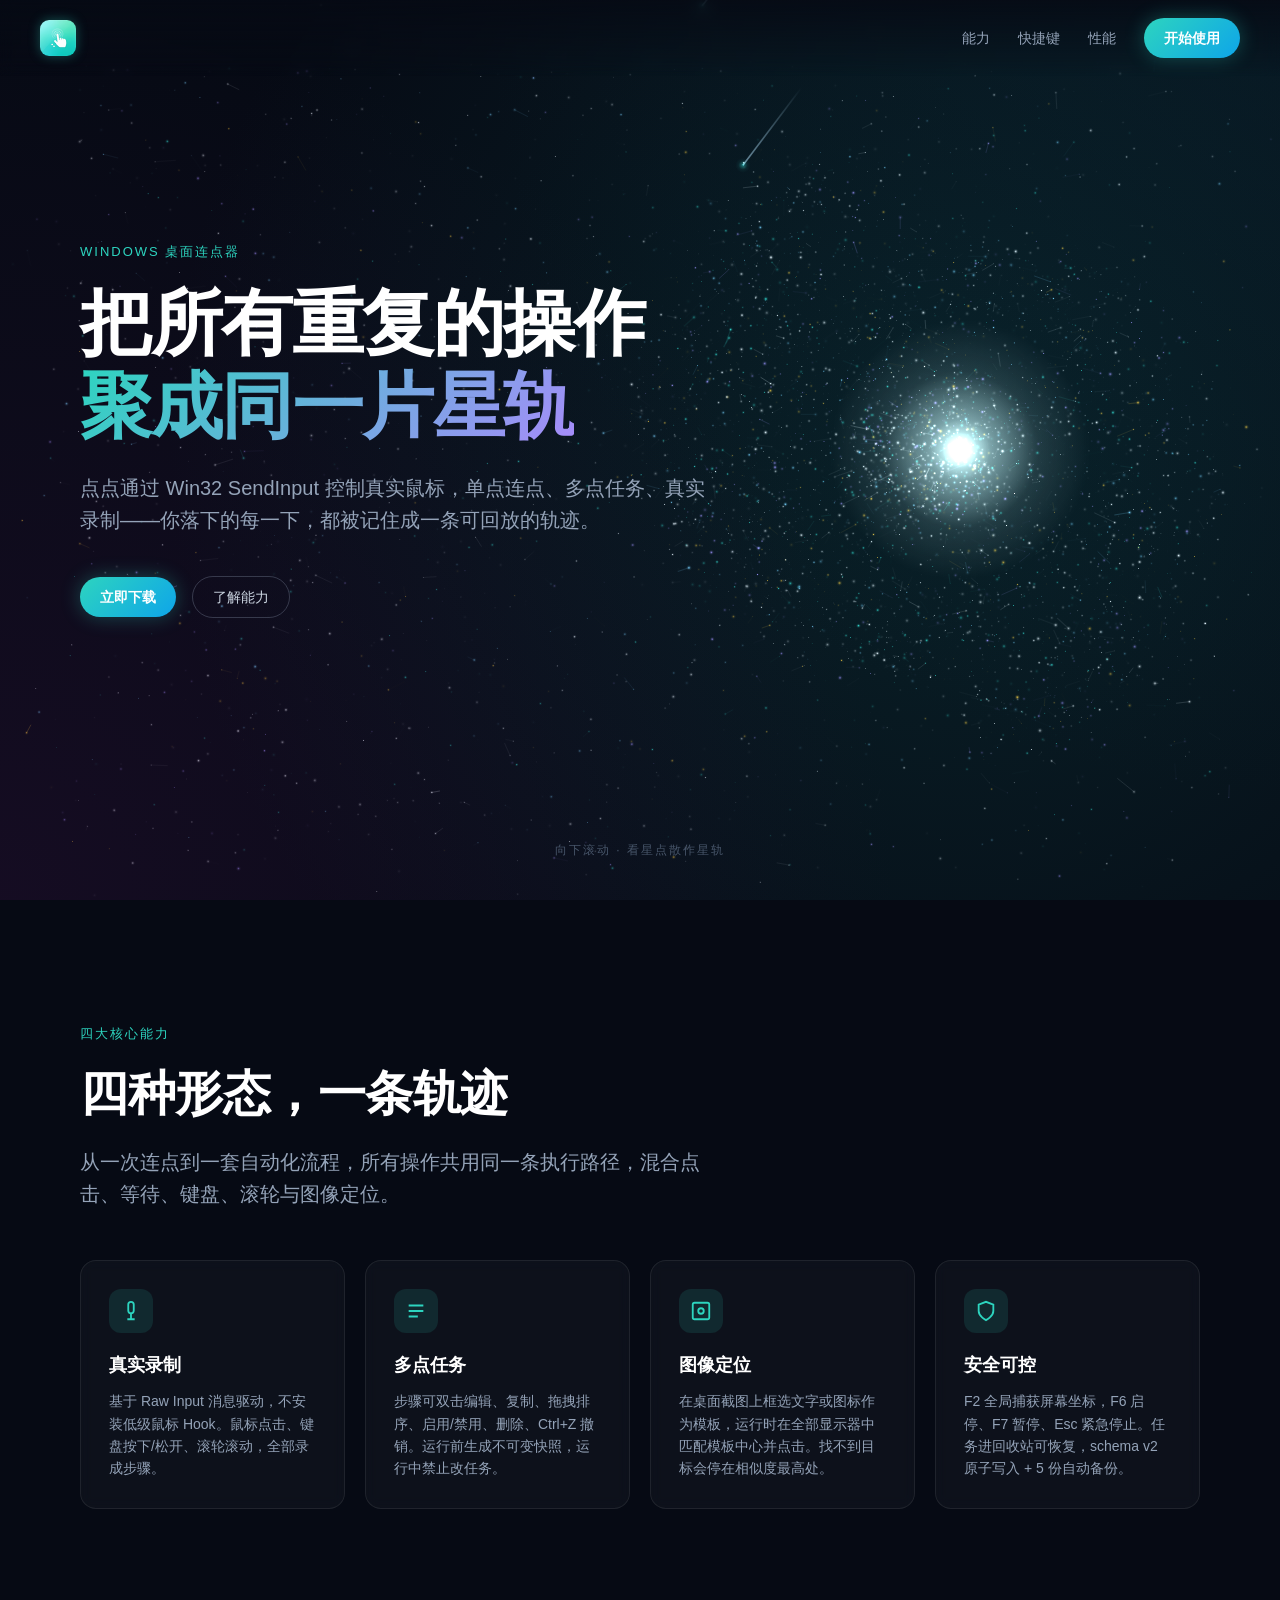
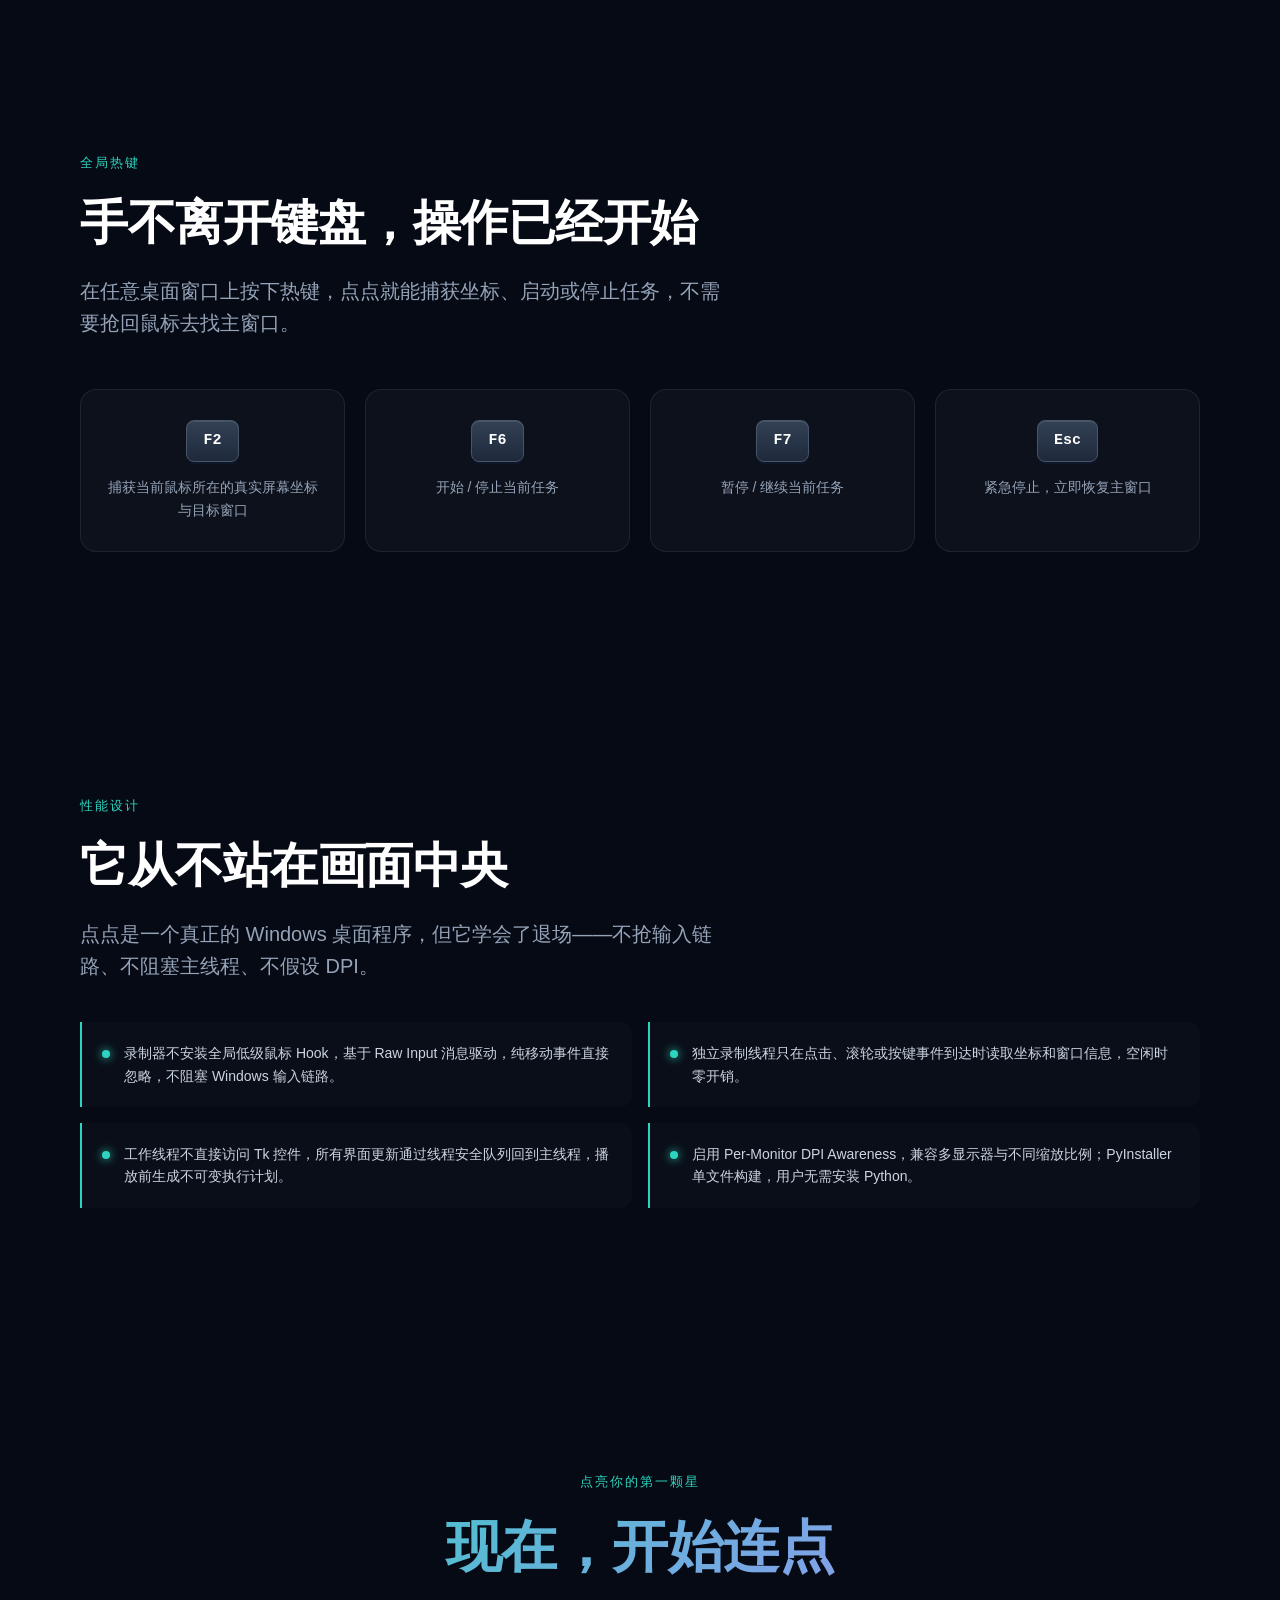
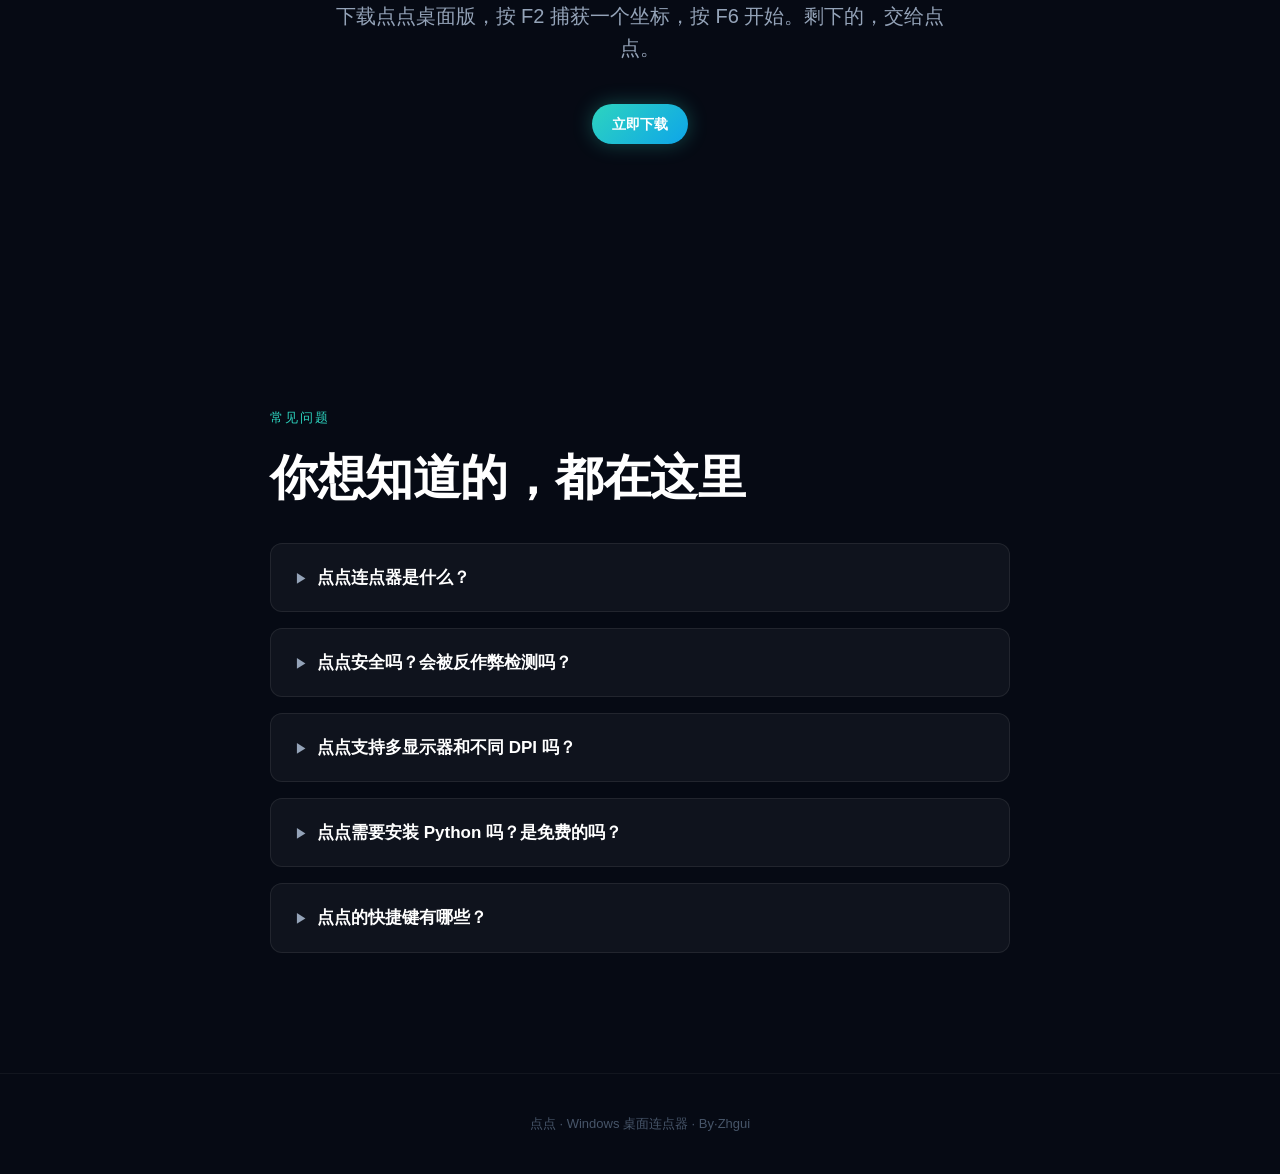
==== deploy/index.html @ 8865a583 "chore: 官网页面精简改版并新增 SEO 站点文件" ====
<!DOCTYPE html>
<html lang="zh-CN">
<head>
<meta charset="UTF-8">
<meta name="viewport" content="width=device-width, initial-scale=1.0">
<title>点点连点器 - Windows 免安装鼠标连点器 · 录制/多点/图像定位</title>

<meta name="description" content="点点是一款基于 Win32 SendInput 的 Windows 桌面连点器，支持单点/多点任务、真实鼠标录制（Raw Input）、键盘滚轮录制、图像模板匹配定位、F2 捕获坐标、F6 启停、Esc 紧急停止。轻量单文件 exe，无需安装 Python，个人使用完全免费。">
<meta name="keywords" content="连点器,自动点击,鼠标连点,Windows连点器,自动按键,鼠标录制,脚本工具,自动化工具,点点连点器,Diandian">
<meta name="author" content="Zhgui">
<meta name="robots" content="index, follow">
<meta name="language" content="zh-CN">
<meta name="revisit-after" content="7 days">
<meta name="theme-color" content="#0d9488">
<meta name="application-name" content="点点连点器">

<!-- Open Graph / Facebook -->
<meta property="og:type" content="website">
<meta property="og:url" content="https://dd.zhigui.icu/">
<meta property="og:title" content="点点 · Windows 桌面连点器">
<meta property="og:description" content="把所有重复的操作，聚成同一片星轨。基于 Win32 SendInput 的真实鼠标连点器，支持录制、多点任务、图像定位。">
<meta property="og:image" content="https://dd.zhigui.icu/assets/logo.png">
<meta property="og:image:alt" content="点点连点器图标">
<meta property="og:locale" content="zh_CN">
<meta property="og:site_name" content="点点连点器">

<!-- Twitter Card -->
<meta name="twitter:card" content="summary_large_image">
<meta name="twitter:title" content="点点 · Windows 桌面连点器">
<meta name="twitter:description" content="基于 Win32 SendInput 的真实鼠标连点器，支持录制、多点任务、图像定位。">
<meta name="twitter:image" content="https://dd.zhigui.icu/assets/logo.png">

<!-- Structured Data: SoftwareApplication -->
<script type="application/ld+json">
{
  "@context": "https://schema.org",
  "@type": "SoftwareApplication",
  "name": "点点连点器",
  "alternateName": "Diandian Auto Clicker",
  "operatingSystem": "Windows 10, Windows 11",
  "applicationCategory": "UtilitiesApplication",
  "description": "基于 Win32 SendInput 的 Windows 桌面鼠标连点器，支持单点/多点任务、真实鼠标录制（Raw Input）、键盘滚轮录制、图像模板匹配定位、F2 坐标捕获、F6 启停、Esc 紧急停止。",
  "author": {
    "@type": "Person",
    "name": "Zhgui"
  },
  "softwareVersion": "1.0",
  "fileSize": "<10MB",
  "operatingSystemRequirements": "Windows 10 及以上",
  "downloadUrl": "https://dd.zhigui.icu/Diandian.exe",
  "installUrl": "https://dd.zhigui.icu/Diandian.exe",
  "isAccessibleForFree": true,
  "dateModified": "2026-09-23",
  "offers": {
    "@type": "Offer",
    "price": "0",
    "priceCurrency": "CNY"
  },
  "featureList": [
    "真实鼠标录制（Raw Input，无低级 Hook）",
    "单点/多点任务混合编排",
    "键盘与滚轮事件录制",
    "图像模板匹配定位点击",
    "F2 全局捕获坐标，F6 启停，F7 暂停，Esc 紧急停止",
    "Per-Monitor DPI Aware，多显示器适配",
    "PyInstaller 单文件 exe，免安装 Python"
  ]
}
</script>

<!-- Structured Data: FAQ -->
<script type="application/ld+json">
{
  "@context": "https://schema.org",
  "@type": "FAQPage",
  "mainEntity": [
    {
      "@type": "Question",
      "name": "点点连点器是什么？",
      "acceptedAnswer": {
        "@type": "Answer",
        "text": "点点是一款基于 Win32 SendInput API 的 Windows 桌面鼠标连点器，通过真实系统输入接口模拟鼠标点击，支持单点、多点任务编排、鼠标录制、键盘滚轮录制和图像定位点击。"
      }
    },
    {
      "@type": "Question",
      "name": "点点连点器安全吗？会被检测吗？",
      "acceptedAnswer": {
        "@type": "Answer",
        "text": "点点采用 Raw Input 方式录制鼠标轨迹，不安装全局低级鼠标 Hook；运行时通过 SendInput 注入真实系统事件。任务数据仅保存在本地 %APPDATA%\\Diandian 目录，不上传任何信息。"
      }
    },
    {
      "@type": "Question",
      "name": "点点支持多显示器吗？",
      "acceptedAnswer": {
        "@type": "Answer",
        "text": "支持。点点启用了 Per-Monitor DPI Awareness，可在不同 DPI 缩放比例的多显示器间精确定位坐标，图像模板匹配会在所有显示器区域内搜索目标。"
      }
    },
    {
      "@type": "Question",
      "name": "点点需要安装 Python 吗？",
      "acceptedAnswer": {
        "@type": "Answer",
        "text": "不需要。通过 PyInstaller 构建为单文件 Diandian.exe，双击即可运行，目标机器无需安装 Python 或任何依赖。"
      }
    },
    {
      "@type": "Question",
      "name": "点点的快捷键是什么？",
      "acceptedAnswer": {
        "@type": "Answer",
        "text": "F2 捕获当前鼠标坐标，F6 开始/停止当前任务，F7 暂停/继续当前任务，Esc 紧急停止并恢复主窗口。所有快捷键在任意前台窗口均可生效。"
      }
    }
  ]
}
</script>

<!-- Structured Data: HowTo（GEO：AI 搜索可直接引用使用步骤） -->
<script type="application/ld+json">
{
  "@context": "https://schema.org",
  "@type": "HowTo",
  "name": "如何使用点点完成一次自动点击",
  "description": "三步用点点连点器完成一次桌面自动点击：下载打开、F2 捕获坐标、F6 启动。",
  "totalTime": "PT2M",
  "tool": [
    { "@type": "HowToTool", "name": "点点连点器（Diandian.exe）" }
  ],
  "step": [
    {
      "@type": "HowToStep",
      "position": 1,
      "name": "下载并打开",
      "text": "下载单文件 Diandian.exe，双击即可运行，无需安装 Python 或任何依赖。"
    },
    {
      "@type": "HowToStep",
      "position": 2,
      "name": "捕获坐标",
      "text": "把鼠标移到目标位置，按 F2 捕获真实屏幕坐标与目标窗口。"
    },
    {
      "@type": "HowToStep",
      "position": 3,
      "name": "设置并启动",
      "text": "设置点击间隔与次数，按 F6 开始；F7 暂停或继续，Esc 紧急停止。"
    }
  ]
}
</script>


<link rel="canonical" href="https://dd.zhigui.icu/">
<link rel="icon" href="data:image/svg+xml,%3Csvg xmlns='http://www.w3.org/2000/svg' viewBox='0 0 64 64'%3E<defs%3E%3ClinearGradient id='g' x1='0' y1='0' x2='1' y2='1'%3E%3Cstop offset='0' stop-color='%235eead4'/%3E%3Cstop offset='1' stop-color='%230d9488'/%3E%3C/linearGradient%3E%3C/defs%3E%3Crect width='64' height='64' rx='14' fill='url(%23g)'/%3E%3Ccircle cx='32' cy='26' r='4' fill='white'/%3E%3Ccircle cx='32' cy='26' r='7' fill='none' stroke='white' stroke-width='1' opacity='0.5'/%3E%3Ccircle cx='32' cy='26' r='10' fill='none' stroke='white' stroke-width='1' opacity='0.25'/%3E%3Cpath d='M31 32 L31 44 Q31 47 34 47 L44 47 Q47 47 47 44 L47 34 Q47 31 44 31 L37 31' fill='none' stroke='white' stroke-width='2.5' stroke-linecap='round'/%3E%3Ccircle cx='24' cy='48' r='2.5' fill='white'/%3E%3Ccircle cx='29' cy='53' r='2' fill='white' opacity='0.85'/%3E%3C/svg%3E">
<link rel="stylesheet" href="assets/index.css">
</head>
<body>

<canvas id="galaxy-canvas" aria-hidden="true"></canvas>

<nav>
  <div class="logo">
    <img src="assets/logo.png" alt="点点" class="logo-img">
  </div>
  <div class="nav-links">
    <a href="#features">能力</a>
    <a href="#keys">快捷键</a>
    <a href="#perf">性能</a>
    <a href="#cta" class="btn-primary">开始使用</a>
  </div>
</nav>

<!-- ===== Hero ===== -->
<section class="hero">
  <span class="eyebrow">Windows 桌面连点器</span>
  <h1>把所有重复的操作<br><span class="accent">聚成同一片星轨</span></h1>
  <p class="lead">点点通过 Win32 SendInput 控制真实鼠标，单点连点、多点任务、真实录制——你落下的每一下，都被记住成一条可回放的轨迹。</p>
  <div class="hero-cta">
    <a href="#cta" class="btn-primary">立即下载</a>
    <a href="#features" class="btn-ghost">了解能力</a>
  </div>
  <div class="scroll-hint">向下滚动 · 看星点散作星轨</div>
</section>

<!-- ===== 四大能力 ===== -->
<section id="features" class="reveal">
  <span class="eyebrow">四大核心能力</span>
  <h2>四种形态，一条轨迹</h2>
  <p class="lead">从一次连点到一套自动化流程，所有操作共用同一条执行路径，混合点击、等待、键盘、滚轮与图像定位。</p>

  <div class="grid-4">
    <div class="card">
      <div class="card-icon">
        <svg width="22" height="22" viewBox="0 0 24 24" fill="none" stroke="currentColor" stroke-width="2"><path d="M9 11.5a3 3 0 106 0V5a3 3 0 10-6 0v6.5z"/><path d="M12 14v7M8 21h8"/></svg>
      </div>
      <h3>真实录制</h3>
      <p>基于 Raw Input 消息驱动，不安装低级鼠标 Hook。鼠标点击、键盘按下/松开、滚轮滚动，全部录成步骤。</p>
    </div>
    <div class="card">
      <div class="card-icon">
        <svg width="22" height="22" viewBox="0 0 24 24" fill="none" stroke="currentColor" stroke-width="2"><path d="M4 6h16M4 12h16M4 18h10"/></svg>
      </div>
      <h3>多点任务</h3>
      <p>步骤可双击编辑、复制、拖拽排序、启用/禁用、删除、Ctrl+Z 撤销。运行前生成不可变快照，运行中禁止改任务。</p>
    </div>
    <div class="card">
      <div class="card-icon">
        <svg width="22" height="22" viewBox="0 0 24 24" fill="none" stroke="currentColor" stroke-width="2"><rect x="3" y="3" width="18" height="18" rx="2"/><circle cx="12" cy="12" r="3"/></svg>
      </div>
      <h3>图像定位</h3>
      <p>在桌面截图上框选文字或图标作为模板，运行时在全部显示器中匹配模板中心并点击。找不到目标会停在相似度最高处。</p>
    </div>
    <div class="card">
      <div class="card-icon">
        <svg width="22" height="22" viewBox="0 0 24 24" fill="none" stroke="currentColor" stroke-width="2"><path d="M12 22s8-4 8-10V5l-8-3-8 3v7c0 6 8 10 8 10z"/></svg>
      </div>
      <h3>安全可控</h3>
      <p>F2 全局捕获屏幕坐标，F6 启停、F7 暂停、Esc 紧急停止。任务进回收站可恢复，schema v2 原子写入 + 5 份自动备份。</p>
    </div>
  </div>
</section>

<!-- ===== 快捷键 ===== -->
<section id="keys" class="reveal">
  <span class="eyebrow">全局热键</span>
  <h2>手不离开键盘，操作已经开始</h2>
  <p class="lead">在任意桌面窗口上按下热键，点点就能捕获坐标、启动或停止任务，不需要抢回鼠标去找主窗口。</p>

  <div class="keys-row">
    <div class="key-item">
      <div class="key">F2</div>
      <div class="desc">捕获当前鼠标所在的真实屏幕坐标与目标窗口</div>
    </div>
    <div class="key-item">
      <div class="key">F6</div>
      <div class="desc">开始 / 停止当前任务</div>
    </div>
    <div class="key-item">
      <div class="key">F7</div>
      <div class="desc">暂停 / 继续当前任务</div>
    </div>
    <div class="key-item">
      <div class="key">Esc</div>
      <div class="desc">紧急停止，立即恢复主窗口</div>
    </div>
  </div>
</section>

<!-- ===== 性能 ===== -->
<section id="perf" class="reveal">
  <span class="eyebrow">性能设计</span>
  <h2>它从不站在画面中央</h2>
  <p class="lead">点点是一个真正的 Windows 桌面程序，但它学会了退场——不抢输入链路、不阻塞主线程、不假设 DPI。</p>

  <div class="perf-list">
    <div class="perf-item">
      <div class="dot"></div>
      <p>录制器不安装全局低级鼠标 Hook，基于 Raw Input 消息驱动，纯移动事件直接忽略，不阻塞 Windows 输入链路。</p>
    </div>
    <div class="perf-item">
      <div class="dot"></div>
      <p>独立录制线程只在点击、滚轮或按键事件到达时读取坐标和窗口信息，空闲时零开销。</p>
    </div>
    <div class="perf-item">
      <div class="dot"></div>
      <p>工作线程不直接访问 Tk 控件，所有界面更新通过线程安全队列回到主线程，播放前生成不可变执行计划。</p>
    </div>
    <div class="perf-item">
      <div class="dot"></div>
      <p>启用 Per-Monitor DPI Awareness，兼容多显示器与不同缩放比例；PyInstaller 单文件构建，用户无需安装 Python。</p>
    </div>
  </div>
</section>

<!-- ===== CTA ===== -->
<section id="cta" class="cta-section reveal">
  <span class="eyebrow">点亮你的第一颗星</span>
  <h2>现在，开始连点</h2>
  <p class="lead">下载点点桌面版，按 F2 捕获一个坐标，按 F6 开始。剩下的，交给点点。</p>
  <div class="hero-cta">
    <a href="https://www.baidu.com/" class="btn-primary" target="_blank" rel="noopener">立即下载</a>
  </div>
</section>


<!-- ===== FAQ（GEO/SEO：AI 搜索引擎易引用）===== -->
<section id="faq" class="faq-section reveal">
  <span class="eyebrow">常见问题</span>
  <h2>你想知道的，都在这里</h2>
  <div class="faq-list">

    <details class="faq-item">
      <summary><h3>点点连点器是什么？</h3></summary>
      <p>
        点点是一款基于 Win32 SendInput API 的 Windows 桌面鼠标连点器。它通过真实系统输入接口模拟鼠标点击，支持单点、多点任务编排、鼠标录制、键盘滚轮录制和图像定位点击。与低级 Hook 类工具不同，点点使用 Raw Input 录制，不安装全局钩子，安全可控。
      </p>
    </details>

    <details class="faq-item">
      <summary><h3>点点安全吗？会被反作弊检测吗？</h3></summary>
      <p>
        点点不安装全局低级鼠标 Hook，录制阶段使用 Raw Input 读取原始输入；运行时通过 SendInput 注入系统级真实事件。任务数据仅保存在本地 %APPDATA%\Diandian 目录，不上传任何信息。请在合规场景下使用。
      </p>
    </details>

    <details class="faq-item">
      <summary><h3>点点支持多显示器和不同 DPI 吗？</h3></summary>
      <p>
        支持。点点启用了 Per-Monitor DPI Awareness，可在不同 DPI 缩放比例的多显示器间精确定位坐标。图像模板匹配功能会在所有显示器区域内搜索目标图案并自动点击。
      </p>
    </details>

    <details class="faq-item">
      <summary><h3>点点需要安装 Python 吗？是免费的吗？</h3></summary>
      <p>
        不需要。点点通过 PyInstaller 构建为单文件 Diandian.exe，双击即可运行，目标机器无需安装 Python 或任何依赖。个人使用完全免费。
      </p>
    </details>

    <details class="faq-item">
      <summary><h3>点点的快捷键有哪些？</h3></summary>
      <p>
        F2 捕获当前鼠标坐标并记录目标窗口；F6 开始或停止当前任务；F7 暂停或继续当前任务；Esc 紧急停止并恢复主窗口。所有快捷键在任意前台窗口均可全局生效，无需切换到点点主界面。
      </p>
    </details>

  </div>
</section>

<footer>
  点点 · Windows 桌面连点器 · By·Zhgui
</footer>

<script src="assets/galaxy.js"></script>
<script src="assets/reveal.js"></script>
</body>
</html>
---- deploy/assets/index.css ----
/* ===== 点点落地页样式（index.html） ===== */

* { margin: 0; padding: 0; box-sizing: border-box; }
html { scroll-behavior: smooth; }

/* 仅隐藏滚动条外观，保留滚轮、触控、键盘与锚点滚动能力 */
html {
  scrollbar-width: none;      /* Firefox */
  -ms-overflow-style: none;   /* 旧版 Edge/IE */
}
html::-webkit-scrollbar {
  display: none;              /* Chromium / WebKit */
  width: 0;
  height: 0;
}
body {
  font-family: -apple-system, BlinkMacSystemFont, "PingFang SC", "Microsoft YaHei", "Segoe UI", sans-serif;
  background: #060a14;
  color: #e2e8f0;
  overflow-x: hidden;
  line-height: 1.6;
}
a:focus-visible, summary:focus-visible { outline: 2px solid #2dd4bf; outline-offset: 3px; }

/* ===== 星空背景：fixed 铺满全页，内容浮于其上 ===== */
#galaxy-canvas {
  position: fixed;
  /* 不用 inset 简写：老版 Safari 不支持 */
  top: 0;
  right: 0;
  bottom: 0;
  left: 0;
  /* 显式 CSS 尺寸：后备存储按 dpr 缩放时，显示尺寸始终贴住视口，
     否则画布按属性尺寸显示，缩放/dpr 变化会造成光标效果错位 */
  width: 100%;
  height: 100%;
  display: block;
  z-index: 0;
  pointer-events: none;
}

/* ===== 导航 ===== */
nav {
  position: fixed;
  top: 0; left: 0; right: 0;
  z-index: 100;
  display: flex;
  align-items: center;
  justify-content: space-between;
    padding: 18px 40px;
    background: linear-gradient(to bottom, rgba(6,10,20,0.85), transparent);
    -webkit-backdrop-filter: blur(8px);
    backdrop-filter: blur(8px);
  }
.logo {
  display: flex;
  align-items: center;
}
.logo-img {
  width: 36px;
  height: 36px;
  border-radius: 9px;
  object-fit: cover;
  box-shadow: 0 0 12px rgba(45, 212, 191, 0.35);
}
.nav-links { display: flex; gap: 28px; align-items: center; }
.nav-links a {
  color: #94a3b8;
  text-decoration: none;
  font-size: 14px;
  transition: color 0.2s;
}
.nav-links a:hover { color: #2dd4bf; }
.btn-primary {
  padding: 9px 20px;
  border-radius: 999px;
  background: linear-gradient(135deg, #2dd4bf, #0ea5e9);
  color: #fff !important;
  font-size: 14px;
  font-weight: 600;
  border: none;
  cursor: pointer;
  text-decoration: none;
  transition: transform 0.2s, box-shadow 0.2s;
  box-shadow: 0 0 20px rgba(45, 212, 191, 0.3);
}
.btn-primary:hover { transform: translateY(-1px); box-shadow: 0 0 30px rgba(45,212,191,0.5); }

/* ===== 通用 section ===== */
section {
  position: relative;
  z-index: 1;
  padding: 120px 40px;
  max-width: 1200px;
  margin: 0 auto;
}
.eyebrow {
  display: inline-block;
  font-size: 13px;
  letter-spacing: 2px;
  color: #2dd4bf;
  text-transform: uppercase;
  margin-bottom: 20px;
}
h1 {
  font-size: clamp(36px, 6vw, 72px);
  font-weight: 800;
  line-height: 1.15;
  color: #fff;
  letter-spacing: -0.02em;
}
h2 {
  font-size: clamp(28px, 4vw, 48px);
  font-weight: 700;
  line-height: 1.2;
  color: #fff;
  margin-bottom: 20px;
  letter-spacing: -0.01em;
}
.lead {
  font-size: clamp(16px, 1.8vw, 20px);
  color: #94a3b8;
  max-width: 640px;
  margin-top: 24px;
}

/* ===== Hero ===== */
.hero {
  min-height: 100vh;
  display: flex;
  flex-direction: column;
  justify-content: center;
  align-items: flex-start;
  padding-top: 80px;
}
.hero h1 .accent {
  background: linear-gradient(135deg, #2dd4bf, #a78bfa);
  -webkit-background-clip: text;
  background-clip: text;
  -webkit-text-fill-color: transparent;
}
.hero-cta {
  margin-top: 40px;
  display: flex;
  gap: 16px;
  align-items: center;
}
.btn-ghost {
  padding: 9px 20px;
  border-radius: 999px;
  border: 1px solid rgba(148,163,184,0.3);
  color: #cbd5e1;
  font-size: 14px;
  text-decoration: none;
  transition: border-color 0.2s, color 0.2s;
}
.btn-ghost:hover { border-color: #2dd4bf; color: #2dd4bf; }
.scroll-hint {
  position: absolute;
  bottom: 40px;
  left: 50%;
  transform: translateX(-50%);
  color: #475569;
  font-size: 12px;
  letter-spacing: 2px;
  animation: float 2.5s ease-in-out infinite;
}
@keyframes float {
  0%, 100% { transform: translate(-50%, 0); }
  50% { transform: translate(-50%, 8px); }
}

/* ===== 能力卡片 ===== */
.grid-4 {
  display: grid;
  grid-template-columns: repeat(4, 1fr);
  gap: 20px;
  margin-top: 50px;
}
.card {
  background: rgba(255,255,255,0.03);
  border: 1px solid rgba(255,255,255,0.08);
  border-radius: 16px;
  padding: 28px;
  -webkit-backdrop-filter: blur(6px);
  backdrop-filter: blur(6px);
  transition: transform 0.3s, border-color 0.3s, background 0.3s;
}
.card:hover {
  transform: translateY(-4px);
  border-color: rgba(45,212,191,0.4);
  background: rgba(45,212,191,0.05);
}
.card-icon {
  width: 44px; height: 44px;
  border-radius: 12px;
  background: rgba(45,212,191,0.12);
  display: flex; align-items: center; justify-content: center;
  margin-bottom: 18px;
  color: #2dd4bf;
}
.card h3 {
  font-size: 18px;
  font-weight: 600;
  color: #fff;
  margin-bottom: 10px;
}
.card p {
  font-size: 14px;
  color: #94a3b8;
  line-height: 1.6;
}

/* ===== 快捷键区 ===== */
.keys-row {
  display: grid;
  grid-template-columns: repeat(4, 1fr);
  gap: 20px;
  margin-top: 50px;
}
.key-item {
  text-align: center;
  padding: 30px 20px;
  background: rgba(255,255,255,0.03);
  border: 1px solid rgba(255,255,255,0.08);
  border-radius: 16px;
}
.key {
  display: inline-block;
  padding: 8px 16px;
  border-radius: 8px;
  background: linear-gradient(180deg, #334155, #1e293b);
  border: 1px solid #475569;
  box-shadow: 0 2px 0 #0f172a, inset 0 1px 0 rgba(255,255,255,0.1);
  color: #fff;
  font-family: "SF Mono", "Cascadia Code", Consolas, monospace;
  font-size: 15px;
  font-weight: 600;
  margin-bottom: 14px;
}
.key-item .desc {
  font-size: 14px;
  color: #94a3b8;
}

/* ===== 性能区 ===== */
.perf-list {
  margin-top: 40px;
  display: grid;
  grid-template-columns: repeat(2, 1fr);
  gap: 16px;
}
.perf-item {
  display: flex;
  gap: 14px;
  align-items: flex-start;
  padding: 20px;
  background: rgba(255,255,255,0.02);
  border-left: 2px solid #2dd4bf;
  border-radius: 0 12px 12px 0;
}
.perf-item .dot {
  width: 8px; height: 8px;
  border-radius: 50%;
  background: #2dd4bf;
  margin-top: 8px;
  flex-shrink: 0;
  box-shadow: 0 0 10px #2dd4bf;
}
.perf-item p {
  font-size: 14px;
  color: #cbd5e1;
  line-height: 1.6;
}

/* ===== CTA ===== */
.cta-section {
  text-align: center;
  padding: 140px 40px;
}
.cta-section h2 {
  font-size: clamp(32px, 5vw, 56px);
  background: linear-gradient(135deg, #2dd4bf, #a78bfa);
  -webkit-background-clip: text;
  background-clip: text;
  -webkit-text-fill-color: transparent;
}
.cta-section .lead { margin: 20px auto 0; }
.cta-section .hero-cta { justify-content: center; }

/* ===== FAQ（GEO/SEO 内容，样式集中在此便于统一调整） ===== */
.faq-section {
  max-width: 820px;
  margin: 0 auto;
}
.faq-list {
  margin-top: 36px;
  display: flex;
  flex-direction: column;
  gap: 16px;
  text-align: left;
}
.faq-item {
  background: rgba(255,255,255,0.04);
  border: 1px solid rgba(255,255,255,0.08);
  border-radius: 12px;
  padding: 20px 24px;
}
.faq-item summary {
  cursor: pointer;
  font-weight: 600;
  font-size: 17px;
  color: #fff;
  outline: none;
  /* 隐藏原生展开三角（原生三角会与块级 h3 断成两行） */
  list-style: none;
}
.faq-item summary::-webkit-details-marker { display: none; }
/* 自绘展开三角：与文字同行水平对齐，展开时旋转 90° 指示状态 */
.faq-item summary::before {
  content: "▶";
  display: inline-block;
  margin-right: 10px;
  font-size: 12px;
  color: #94a3b8;
  transition: transform 0.2s ease;
}
.faq-item[open] summary::before {
  transform: rotate(90deg);
}
/* 问题用 h3 承载标题语义（利于 AI 抽取问答），外观与纯文本 summary 保持一致 */
.faq-item h3 {
  display: inline;
  font-size: inherit;
  font-weight: inherit;
  color: inherit;
}
.faq-item p {
  margin-top: 12px;
  color: #94a3b8;
  font-size: 15px;
  line-height: 1.7;
}

/* ===== Footer ===== */
footer {
  position: relative;
  z-index: 1;
  text-align: center;
  padding: 40px;
  color: #475569;
  font-size: 13px;
  border-top: 1px solid rgba(255,255,255,0.05);
}

/* ===== 滚动显现 ===== */
.reveal {
  opacity: 0;
  transform: translateY(30px);
  transition: opacity 0.8s ease, transform 0.8s ease;
}
.reveal.visible {
  opacity: 1;
  transform: translateY(0);
}

/* ===== 响应式 ===== */
@media (max-width: 900px) {
  .grid-4 { grid-template-columns: repeat(2, 1fr); }
  .keys-row { grid-template-columns: repeat(2, 1fr); }
  .perf-list { grid-template-columns: 1fr; }
  nav { padding: 14px 20px; }
  .nav-links a:not(.btn-primary) { display: none; }
  section { padding: 80px 20px; }
}
@media (max-width: 520px) {
  .grid-4 { grid-template-columns: 1fr; }
  .keys-row { grid-template-columns: 1fr; }
}

/* 减少动态效果偏好：星系静态成形，内容直接呈现 */
@media (prefers-reduced-motion: reduce) {
  html { scroll-behavior: auto; }
  .reveal { opacity: 1; transform: none; transition: none; }
  .scroll-hint { animation: none; }
}
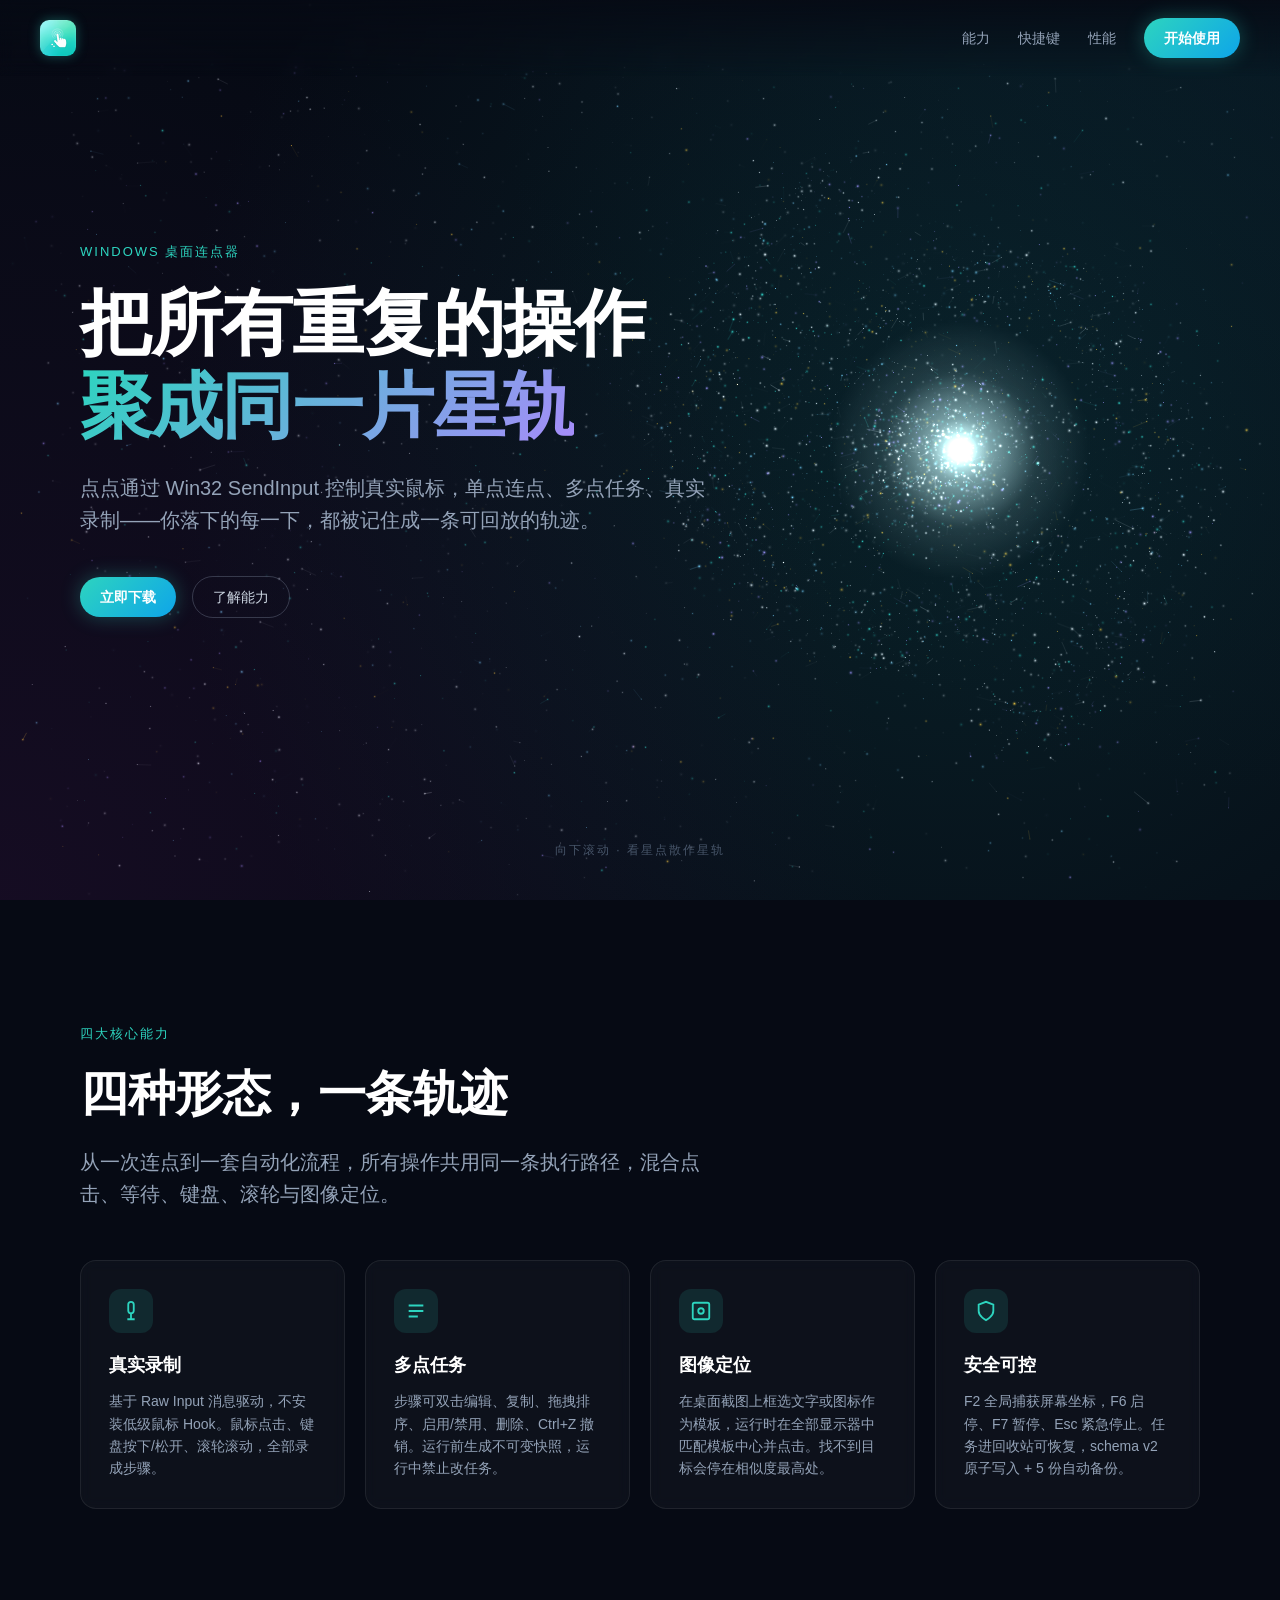
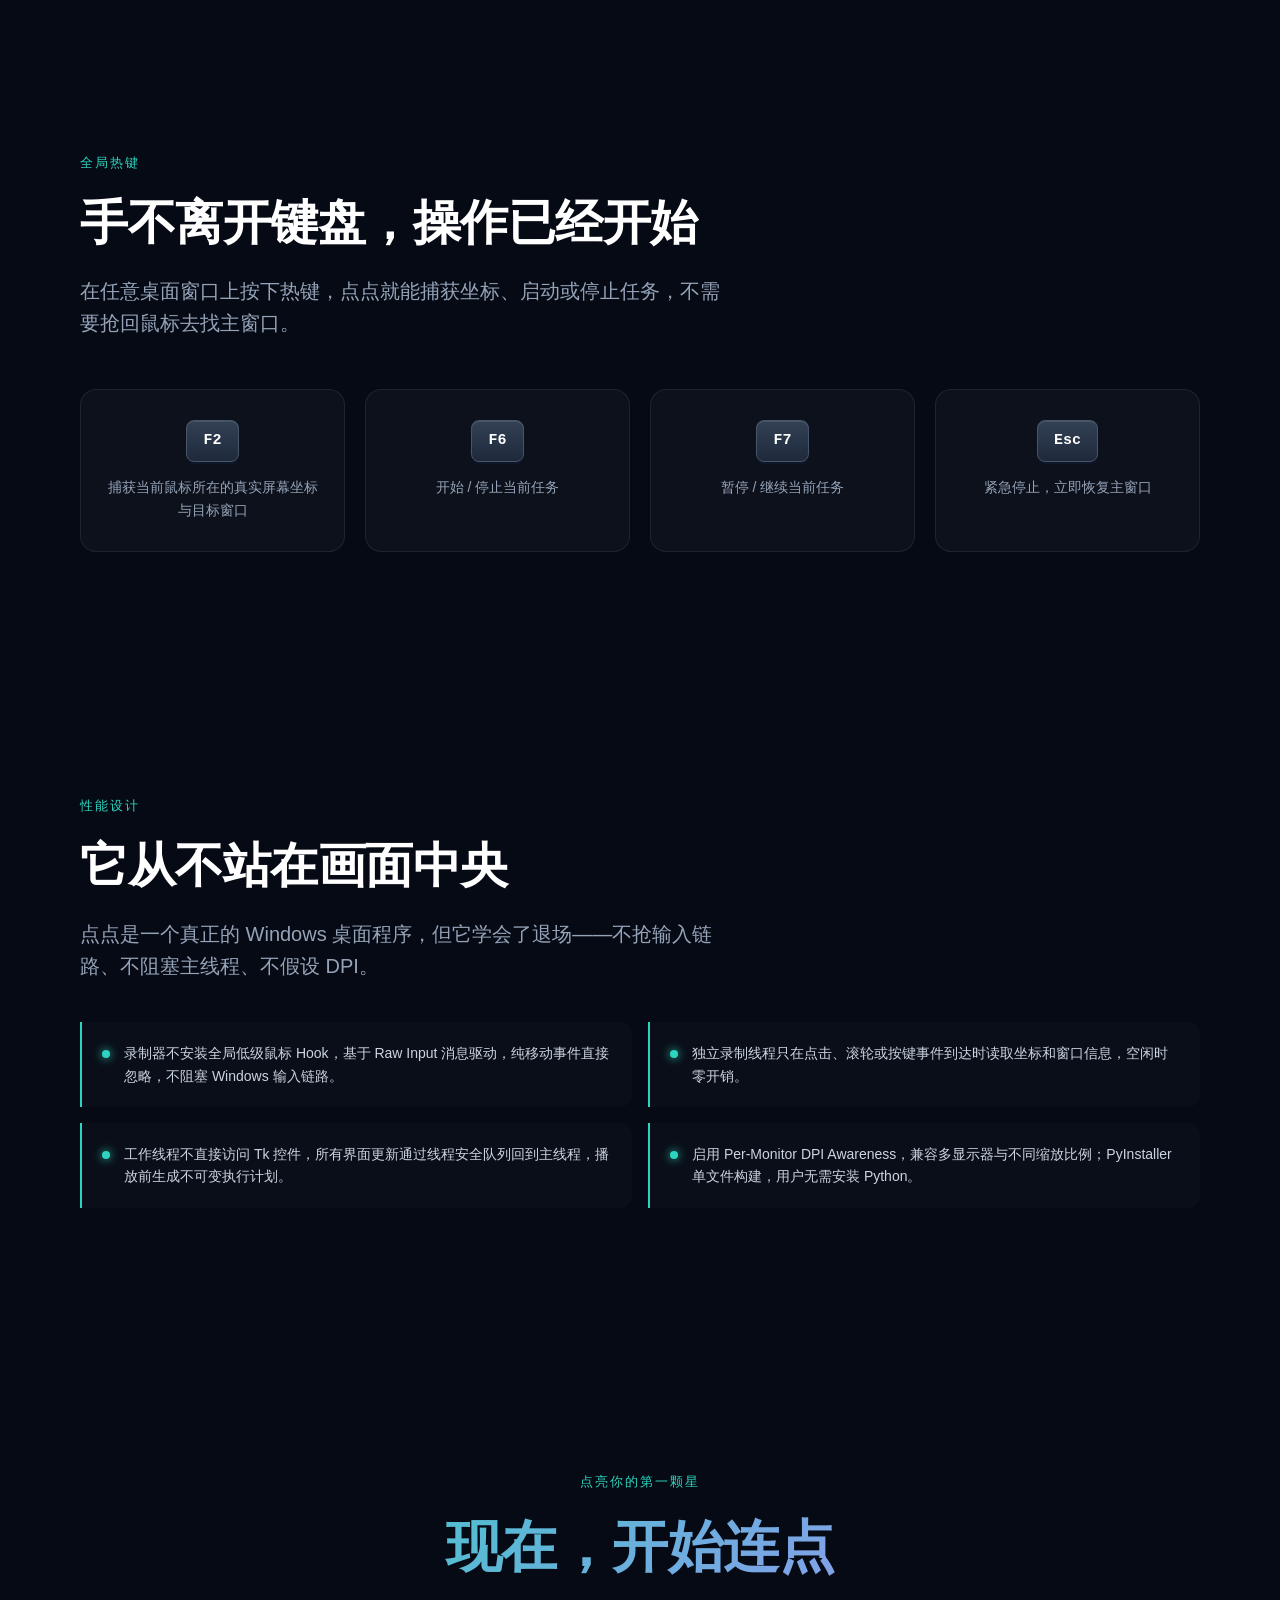
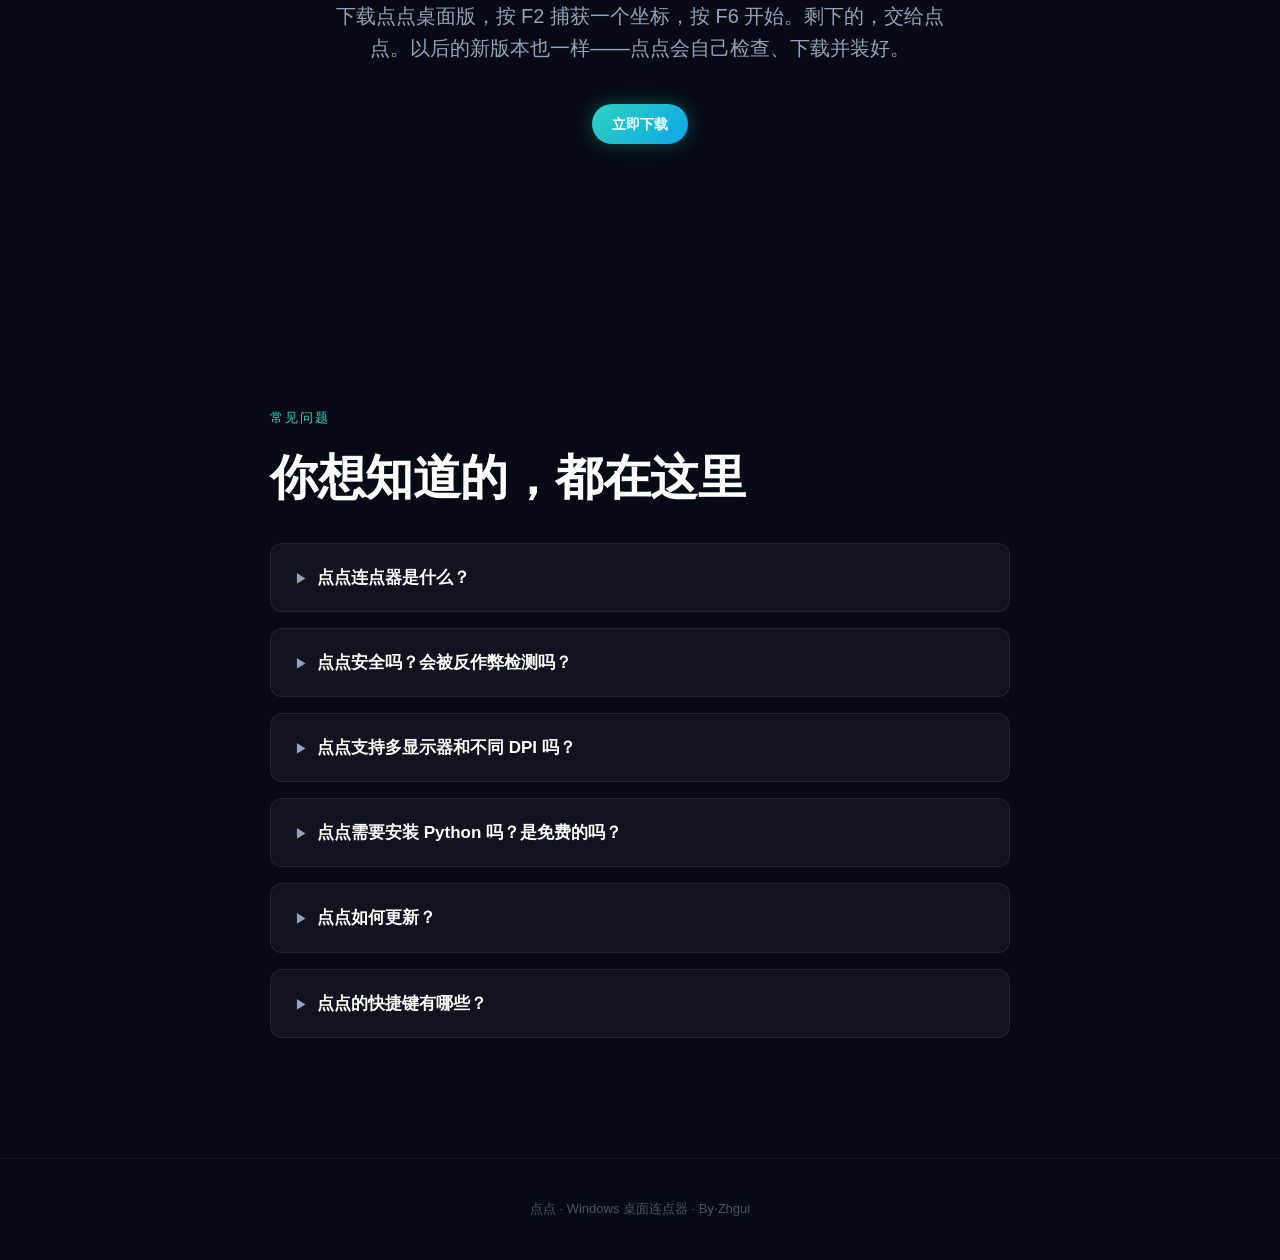
==== commit f1700653: "feat: 新增应用内自动更新与一键发版脚本 - updater.py/version.py：更新清单获取、版本比较、SHA-256 校验下载与静默安装" ====
--- a/deploy/index.html
+++ b/deploy/index.html
@@ -44,11 +44,11 @@
     "@type": "Person",
     "name": "Zhgui"
   },
-  "softwareVersion": "1.0",
-  "fileSize": "<10MB",
+  "softwareVersion": "1.1.0",
+  "fileSize": "35MB",
   "operatingSystemRequirements": "Windows 10 及以上",
-  "downloadUrl": "https://dd.zhigui.icu/Diandian.exe",
-  "installUrl": "https://dd.zhigui.icu/Diandian.exe",
+  "downloadUrl": "https://dd.zhigui.icu/",
+  "installUrl": "https://dd.zhigui.icu/",
   "isAccessibleForFree": true,
   "dateModified": "2026-09-23",
   "offers": {
@@ -63,6 +63,7 @@
     "图像模板匹配定位点击",
     "F2 全局捕获坐标，F6 启停，F7 暂停，Esc 紧急停止",
     "Per-Monitor DPI Aware，多显示器适配",
+    "应用内自动更新（SHA-256 校验，自动完成升级）",
     "PyInstaller 单文件 exe，免安装 Python"
   ]
 }
@@ -104,6 +105,14 @@
       "acceptedAnswer": {
         "@type": "Answer",
         "text": "不需要。通过 PyInstaller 构建为单文件 Diandian.exe，双击即可运行，目标机器无需安装 Python 或任何依赖。"
+      }
+    },
+    {
+      "@type": "Question",
+      "name": "点点如何更新？",
+      "acceptedAnswer": {
+        "@type": "Answer",
+        "text": "点点内置自动更新。启动时会后台检查新版本（每天最多一次，不影响使用），发现新版本后在主窗口提示，一键下载安装包并通过 SHA-256 校验后自动完成升级，任务数据完整保留。绿色版用户会自动引导到官网下载最新版。"
       }
     },
     {
@@ -134,7 +143,7 @@
       "@type": "HowToStep",
       "position": 1,
       "name": "下载并打开",
-      "text": "下载单文件 Diandian.exe，双击即可运行，无需安装 Python 或任何依赖。"
+      "text": "下载安装包完成安装即可（另提供免安装绿色版），无需安装 Python 或任何依赖。"
     },
     {
       "@type": "HowToStep",
@@ -279,9 +288,9 @@
 <section id="cta" class="cta-section reveal">
   <span class="eyebrow">点亮你的第一颗星</span>
   <h2>现在，开始连点</h2>
-  <p class="lead">下载点点桌面版，按 F2 捕获一个坐标，按 F6 开始。剩下的，交给点点。</p>
+  <p class="lead">下载点点桌面版，按 F2 捕获一个坐标，按 F6 开始。剩下的，交给点点。以后的新版本也一样——点点会自己检查、下载并装好。</p>
   <div class="hero-cta">
-    <a href="https://www.baidu.com/" class="btn-primary" target="_blank" rel="noopener">立即下载</a>
+    <a href="https://install.zhigui.icu/diandian/Diandian-Setup-1.1.0.exe" class="btn-primary" data-download>立即下载</a>
   </div>
 </section>
 
@@ -321,6 +330,13 @@
     </details>
 
     <details class="faq-item">
+      <summary><h3>点点如何更新？</h3></summary>
+      <p>
+        点点内置自动更新。启动时会后台检查新版本（每天最多一次，不影响使用），发现新版本后在主窗口提示，一键下载安装包并通过 SHA-256 校验后自动完成升级，任务数据完整保留。绿色版用户会自动引导到官网下载最新版。
+      </p>
+    </details>
+
+    <details class="faq-item">
       <summary><h3>点点的快捷键有哪些？</h3></summary>
       <p>
         F2 捕获当前鼠标坐标并记录目标窗口；F6 开始或停止当前任务；F7 暂停或继续当前任务；Esc 紧急停止并恢复主窗口。所有快捷键在任意前台窗口均可全局生效，无需切换到点点主界面。
@@ -336,5 +352,23 @@
 
 <script src="assets/galaxy.js"></script>
 <script src="assets/reveal.js"></script>
+<script>
+/* 下载地址跟随 updates/latest.json：发版只需更新清单与安装包，落地页无需改版。
+   href 中写死的地址仅作为 JS 不可用时的兜底。 */
+(function () {
+  if (!window.fetch) return;
+  fetch("updates/latest.json", { cache: "no-cache" })
+    .then(function (res) { return res.ok ? res.json() : null; })
+    .then(function (manifest) {
+      if (!manifest || !manifest.installerUrl) return;
+      var target = new URL(manifest.installerUrl, location.href);
+      if (target.protocol !== "https:") return;
+      document.querySelectorAll("a[data-download]").forEach(function (link) {
+        link.href = target.href;
+      });
+    })
+    .catch(function () {});
+})();
+</script>
 </body>
 </html>
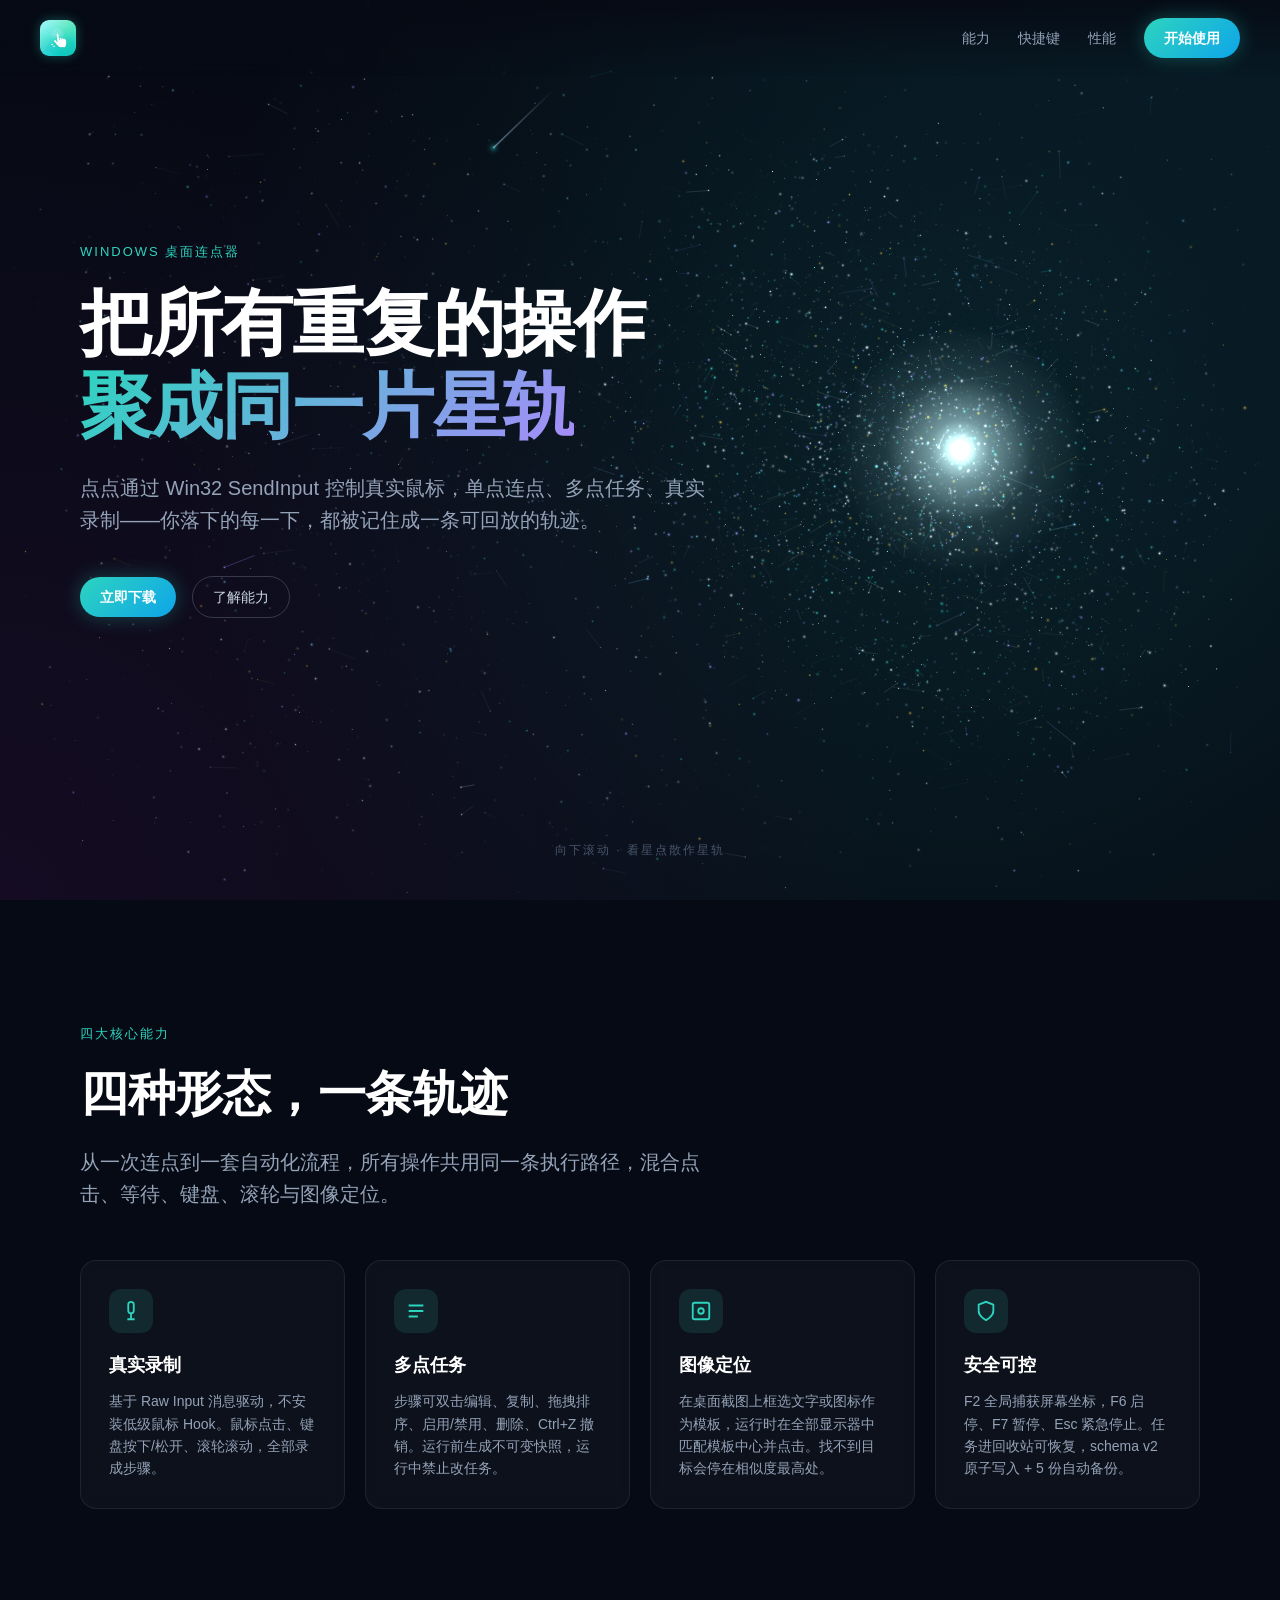
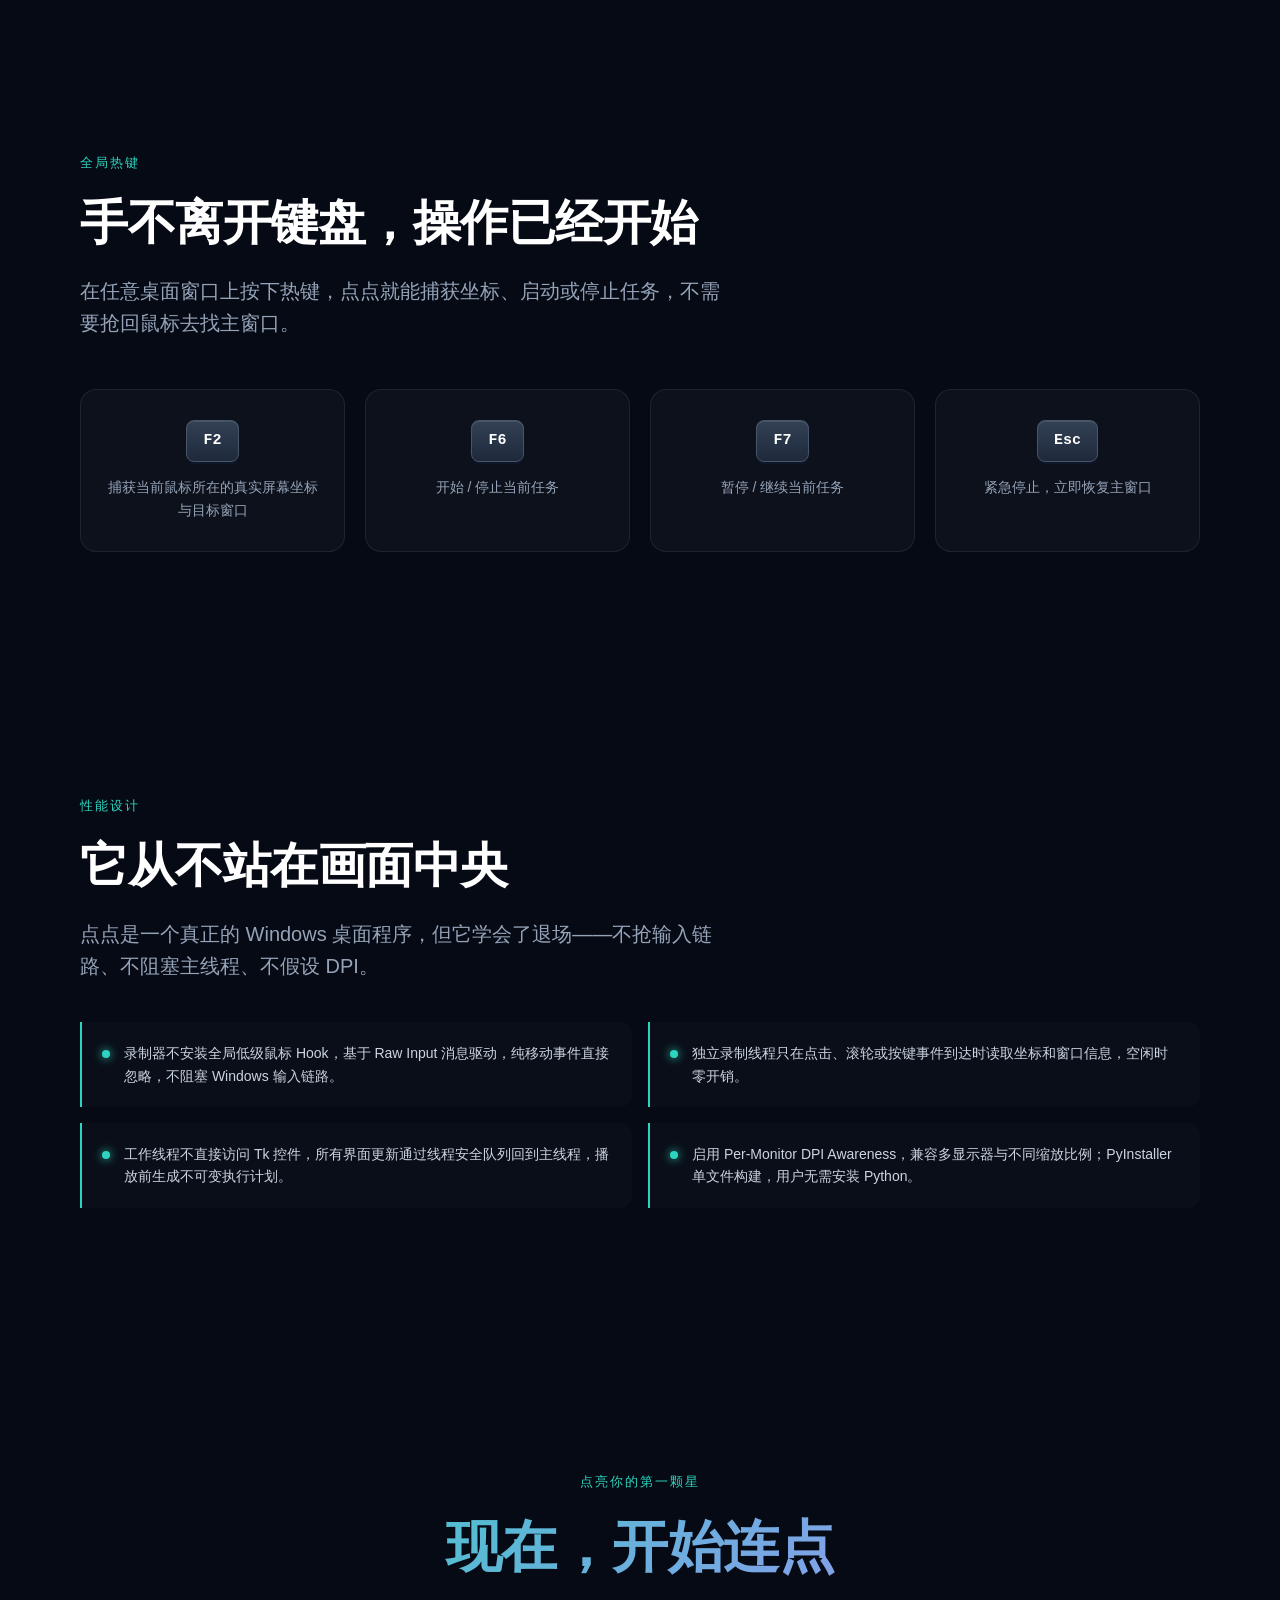
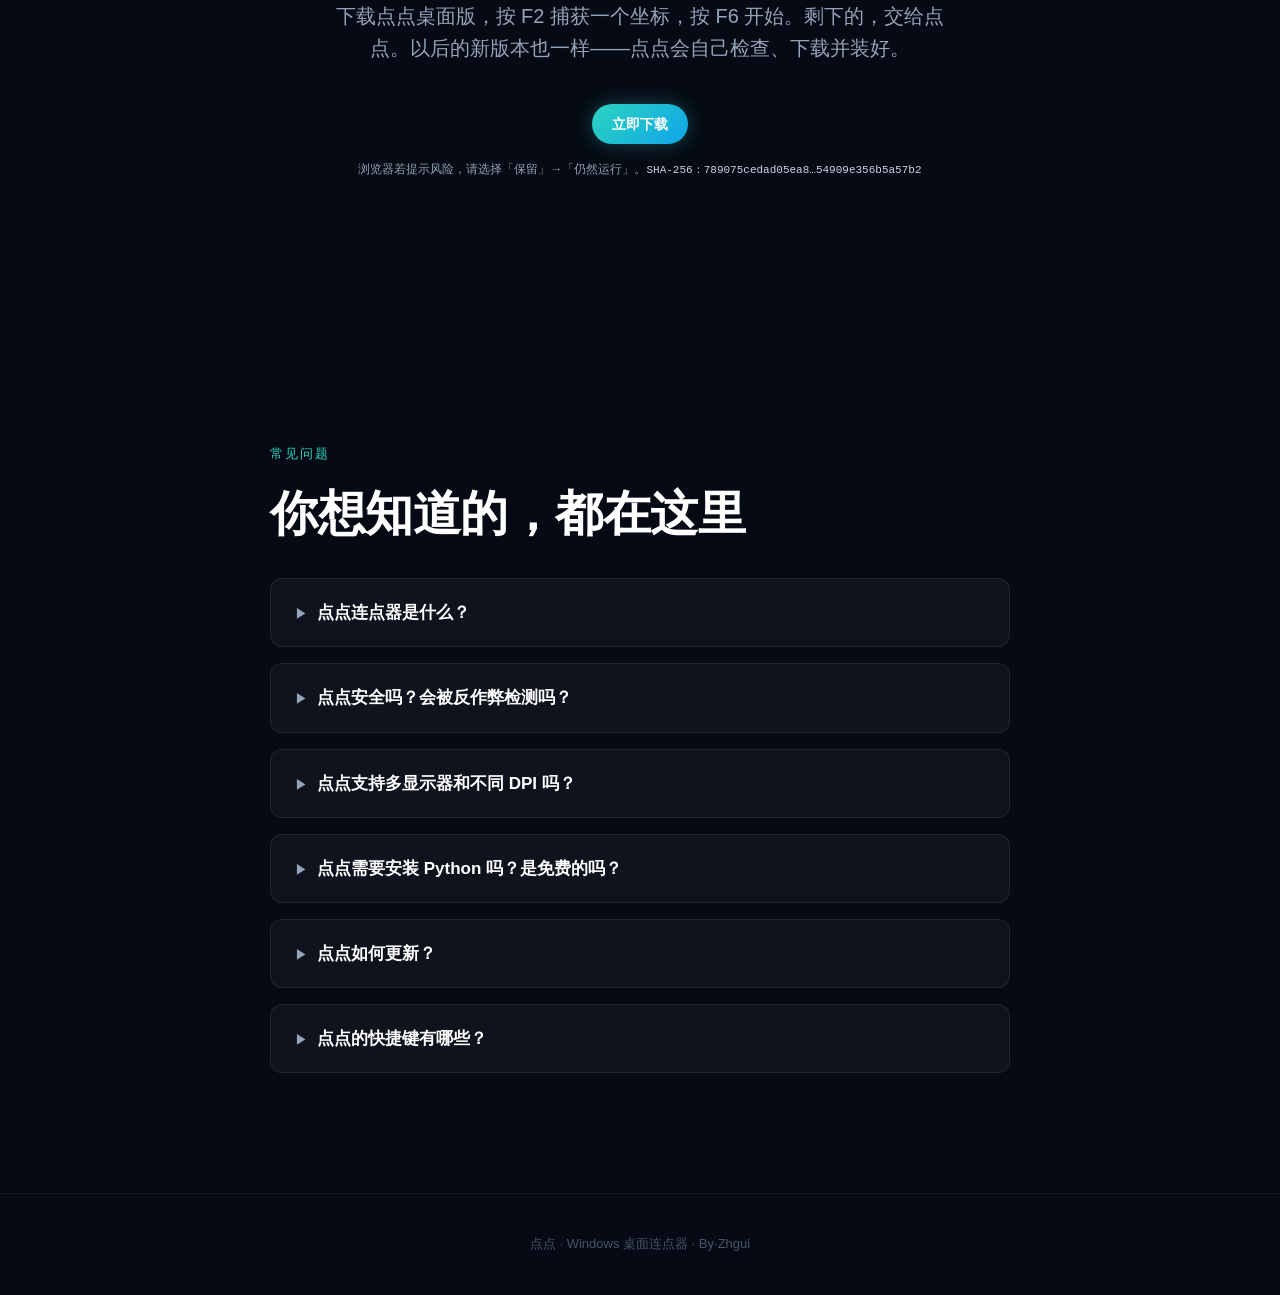
==== commit e0f5b988: "feat: 落地页下载区新增风险提示与自动哈希展示 - 浏览器风险提示文案，引导用户选择「保留」" ====
--- a/deploy/index.html
+++ b/deploy/index.html
@@ -292,6 +292,7 @@
   <div class="hero-cta">
     <a href="https://install.zhigui.icu/diandian/Diandian-Setup-1.1.0.exe" class="btn-primary" data-download>立即下载</a>
   </div>
+  <p class="dl-note">浏览器若提示风险，请选择「保留」→「仍然运行」。<span id="dl-hash" hidden></span></p>
 </section>
 
 
@@ -366,6 +367,12 @@
       document.querySelectorAll("a[data-download]").forEach(function (link) {
         link.href = target.href;
       });
+      var hashView = document.getElementById("dl-hash");
+      if (hashView && manifest.sha256) {
+        hashView.textContent = "SHA-256：" + manifest.sha256.slice(0, 16) + "…" + manifest.sha256.slice(-16);
+        hashView.title = manifest.sha256;
+        hashView.hidden = false;
+      }
     })
     .catch(function () {});
 })();
--- a/deploy/assets/index.css
+++ b/deploy/assets/index.css
@@ -287,6 +287,18 @@
 }
 .cta-section .lead { margin: 20px auto 0; }
 .cta-section .hero-cta { justify-content: center; }
+.dl-note {
+  margin: 16px auto 0;
+  font-size: 12px;
+  color: #8fa3ad;
+}
+.dl-note span[hidden] { display: none; }
+.dl-note span {
+  font-family: Consolas, monospace;
+  font-size: 11px;
+  color: #cbd5e1;
+  word-break: break-all;
+}
 
 /* ===== FAQ（GEO/SEO 内容，样式集中在此便于统一调整） ===== */
 .faq-section {
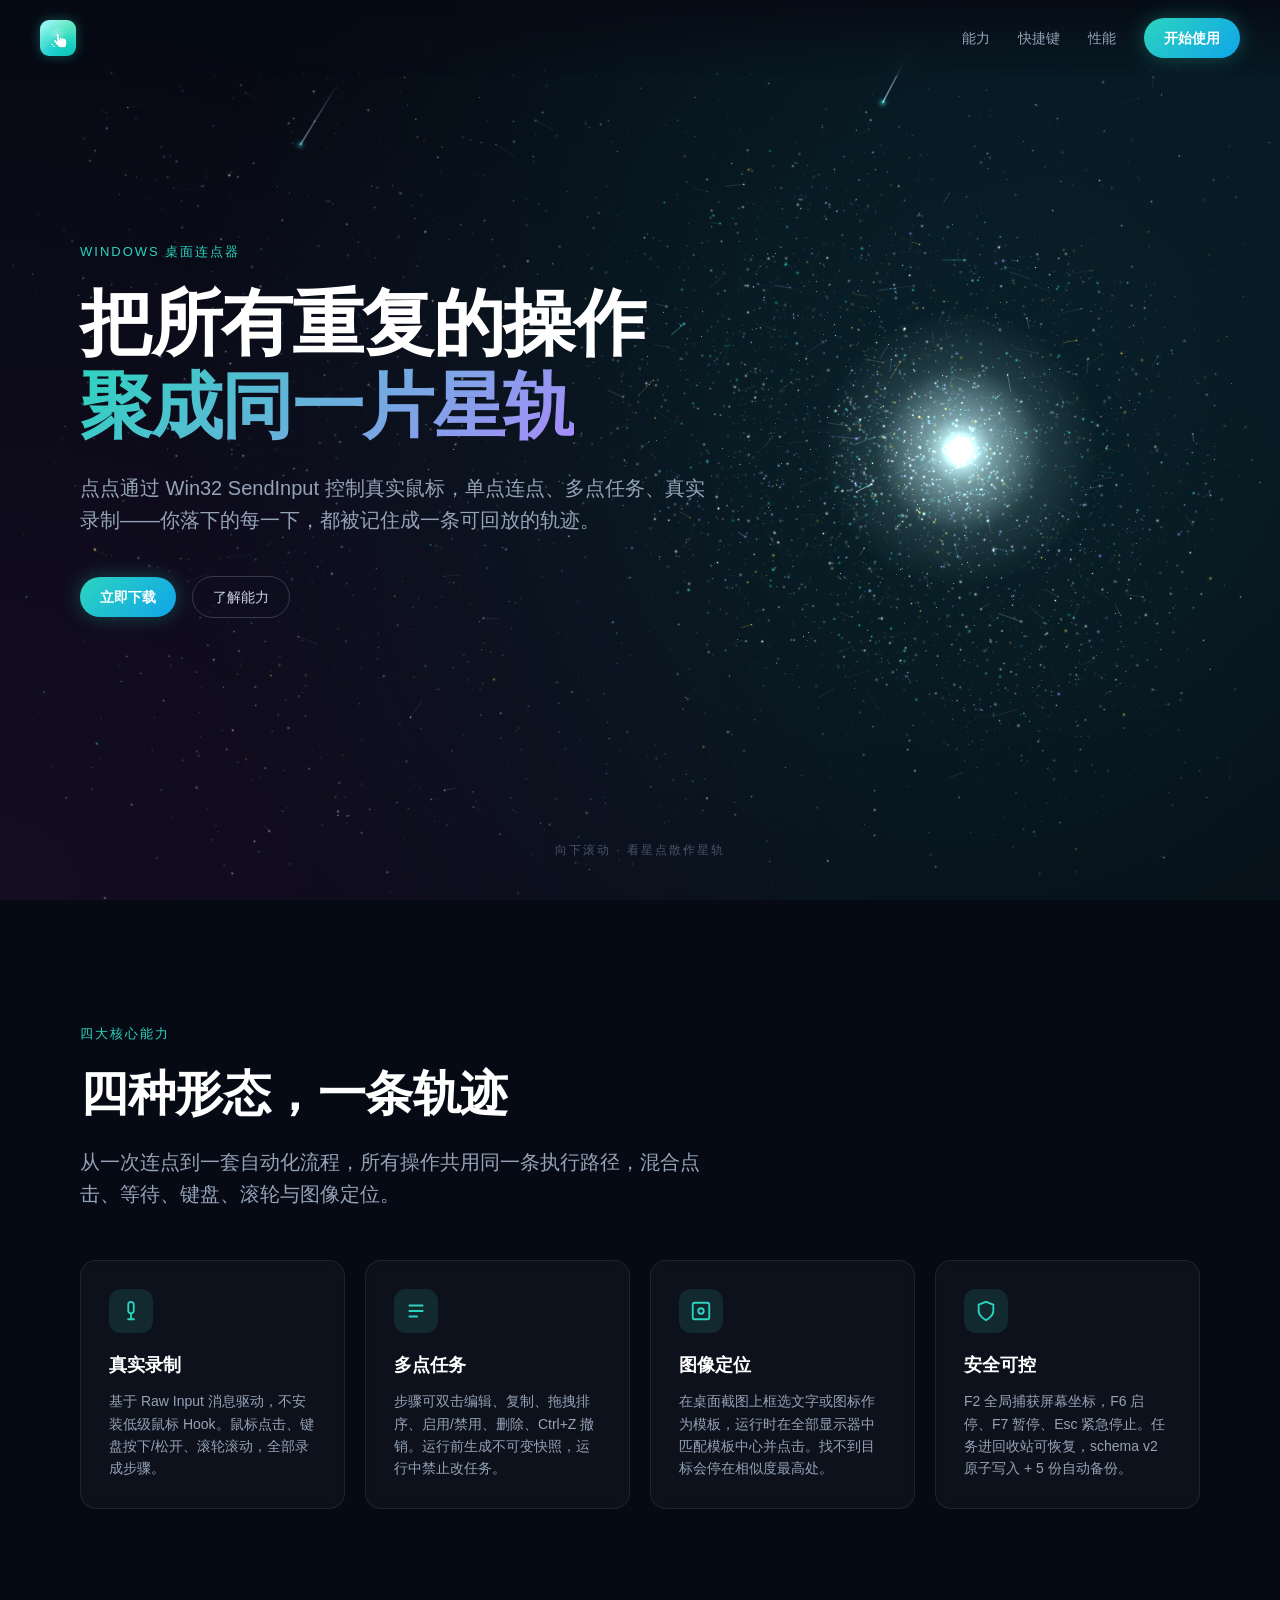
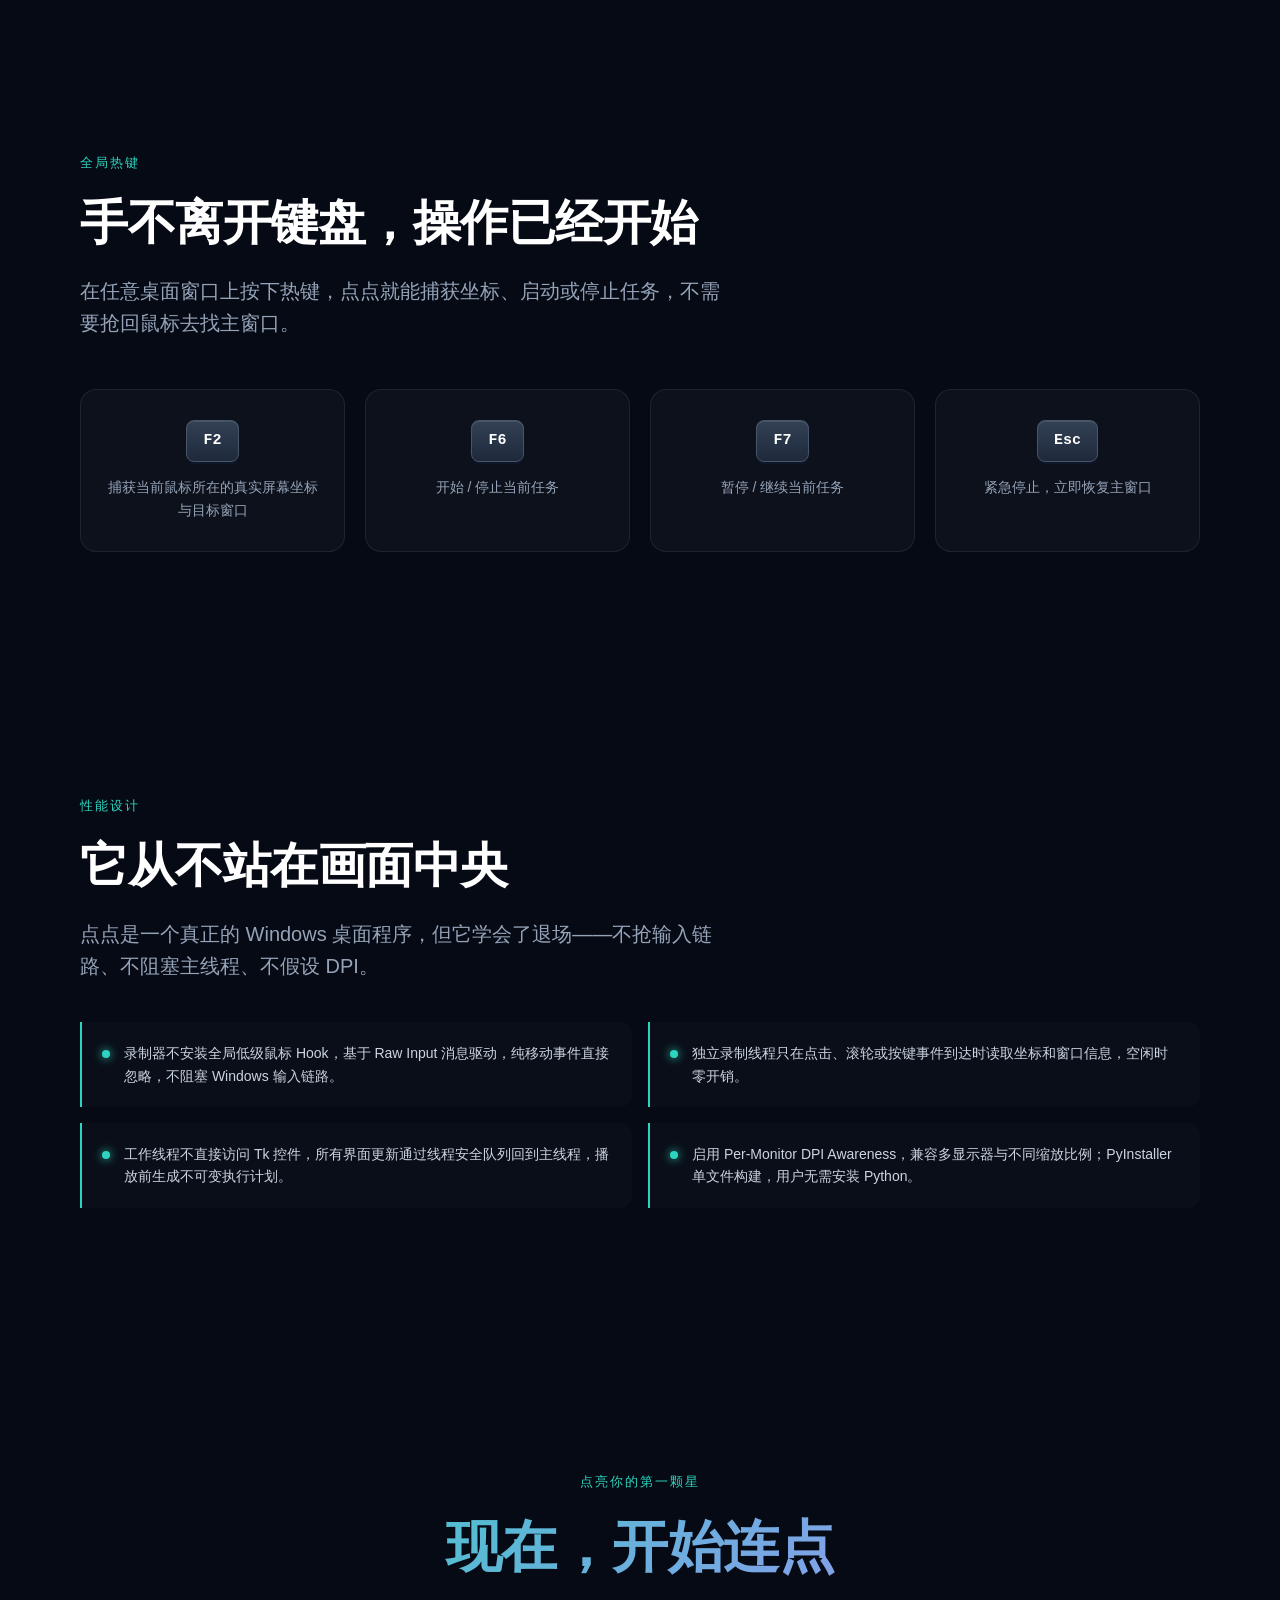
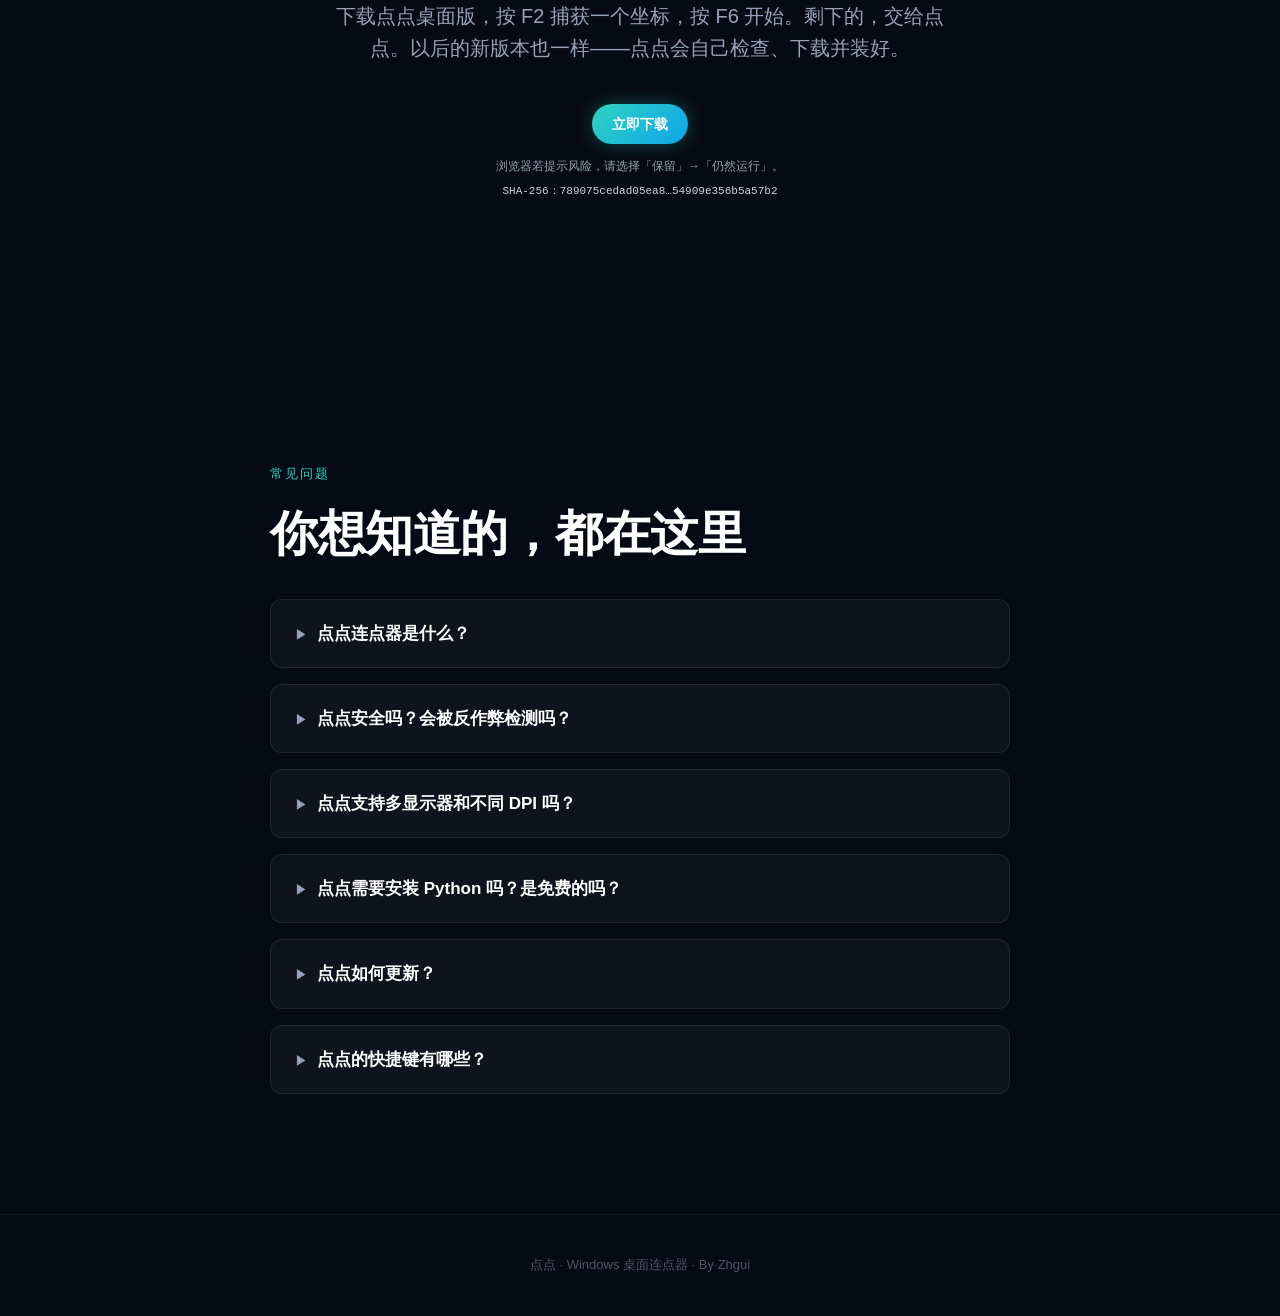
==== commit bdd06356: "fix: 下载区提示与哈希拆为两行并调整间距" ====
--- a/deploy/index.html
+++ b/deploy/index.html
@@ -292,7 +292,8 @@
   <div class="hero-cta">
     <a href="https://install.zhigui.icu/diandian/Diandian-Setup-1.1.0.exe" class="btn-primary" data-download>立即下载</a>
   </div>
-  <p class="dl-note">浏览器若提示风险，请选择「保留」→「仍然运行」。<span id="dl-hash" hidden></span></p>
+  <p class="dl-note">浏览器若提示风险，请选择「保留」→「仍然运行」。</p>
+  <p class="dl-note dl-hash" id="dl-hash" hidden></p>
 </section>
 
 
--- a/deploy/assets/index.css
+++ b/deploy/assets/index.css
@@ -288,12 +288,13 @@
 .cta-section .lead { margin: 20px auto 0; }
 .cta-section .hero-cta { justify-content: center; }
 .dl-note {
-  margin: 16px auto 0;
+  margin: 12px auto 0;
   font-size: 12px;
+  line-height: 1.7;
   color: #8fa3ad;
 }
-.dl-note span[hidden] { display: none; }
-.dl-note span {
+.dl-note + .dl-note { margin-top: 5px; }
+.dl-hash {
   font-family: Consolas, monospace;
   font-size: 11px;
   color: #cbd5e1;
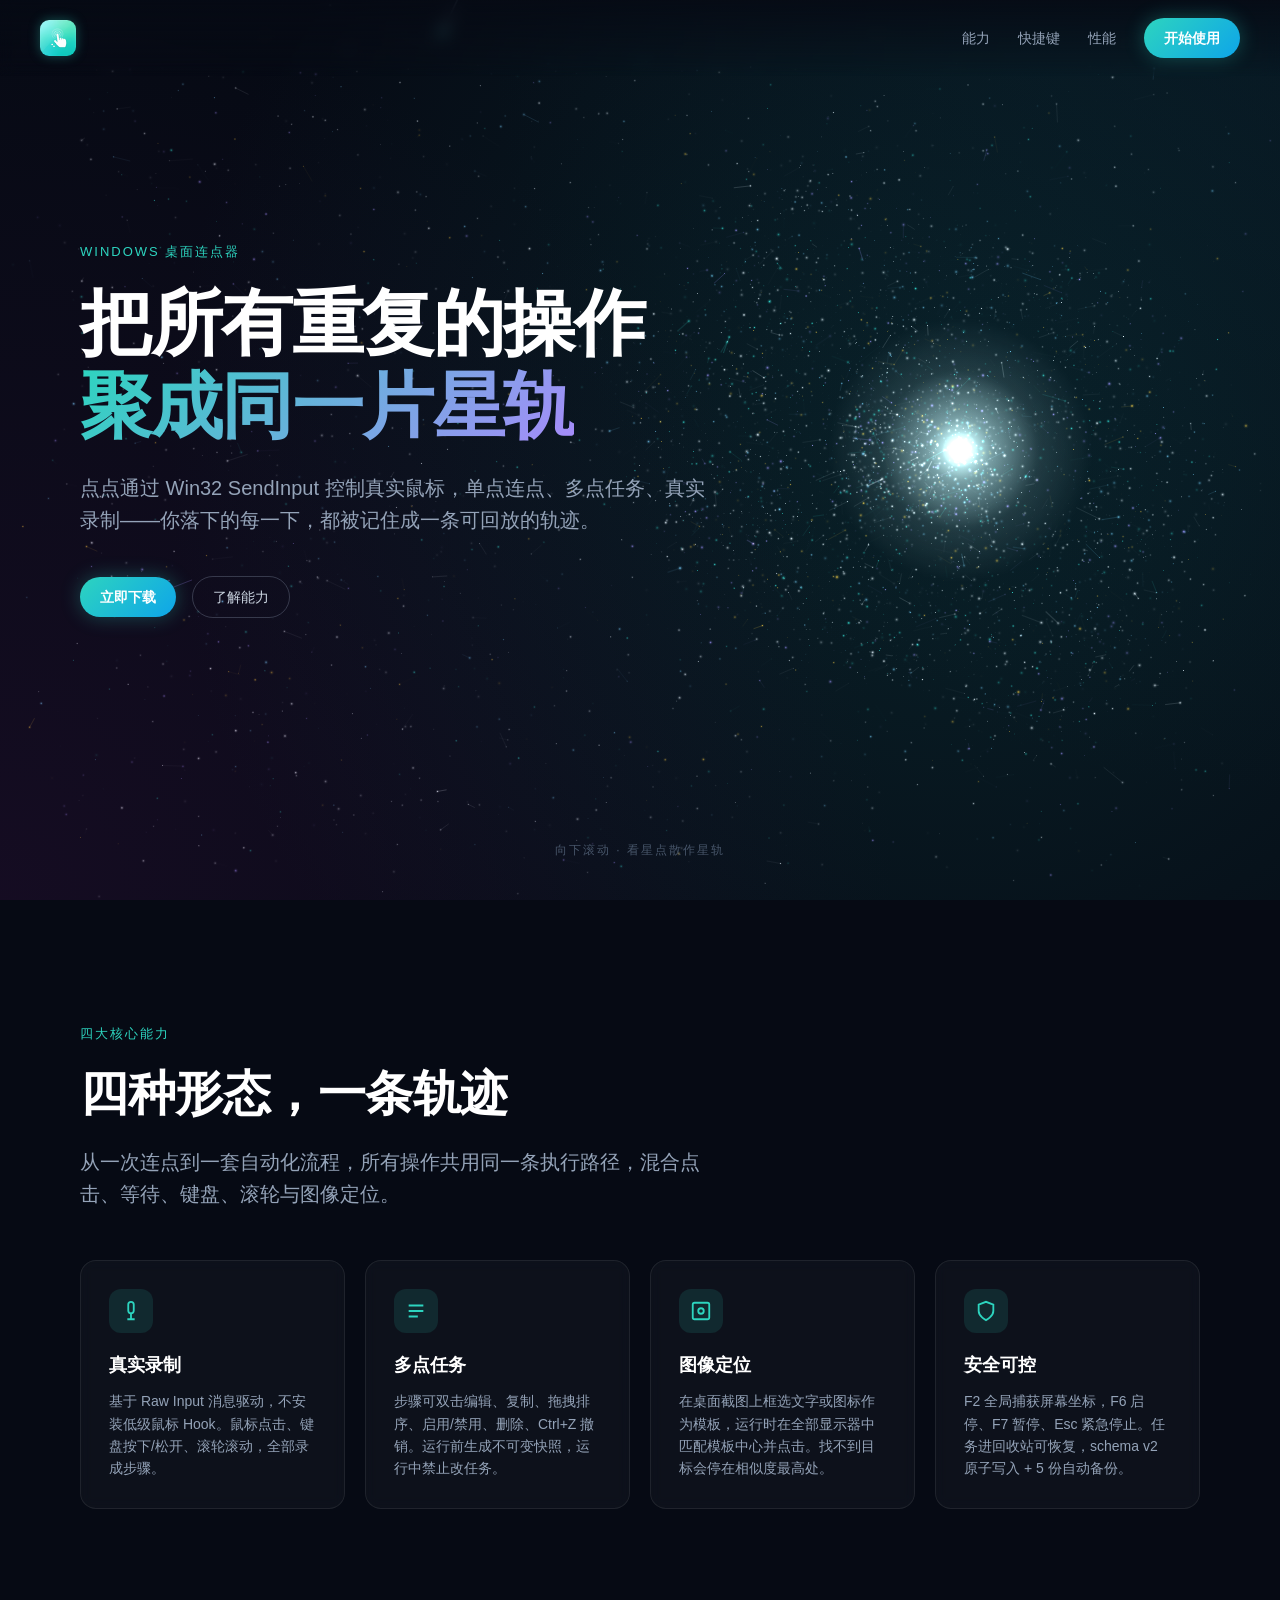
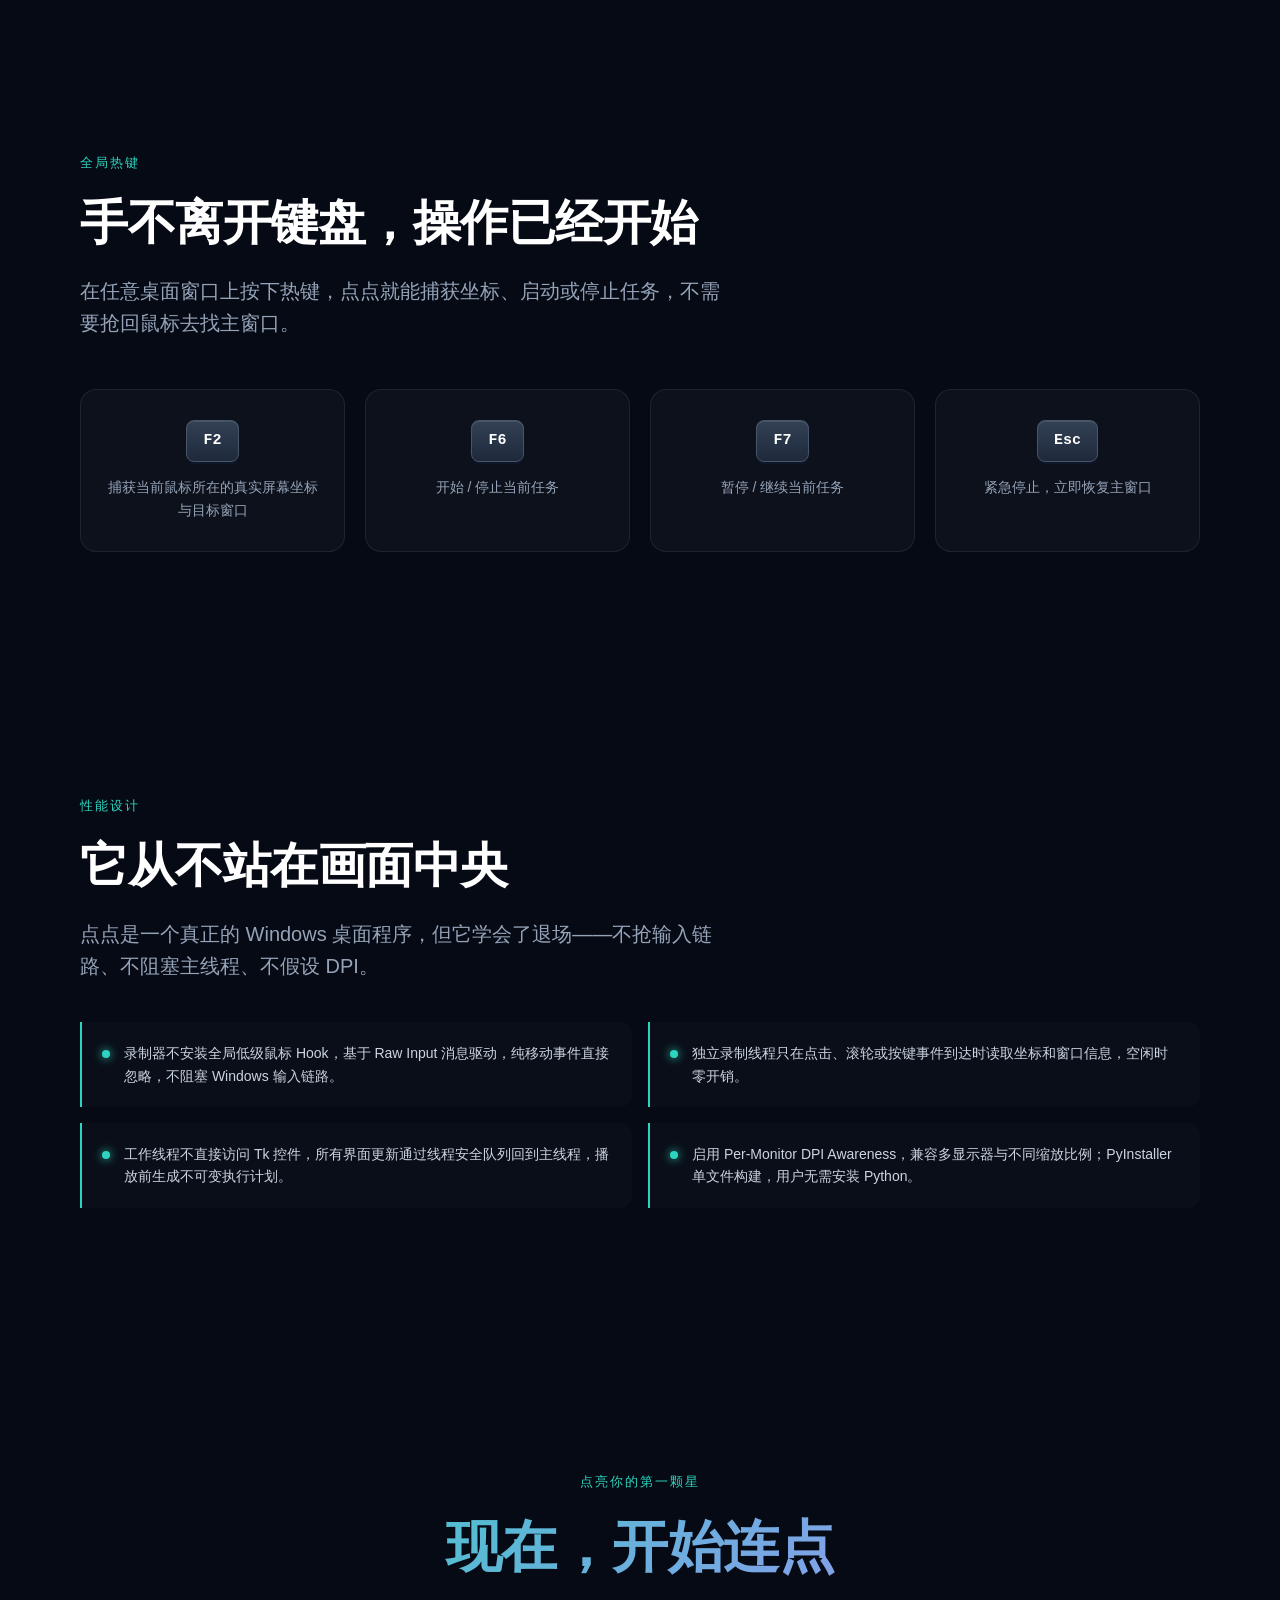
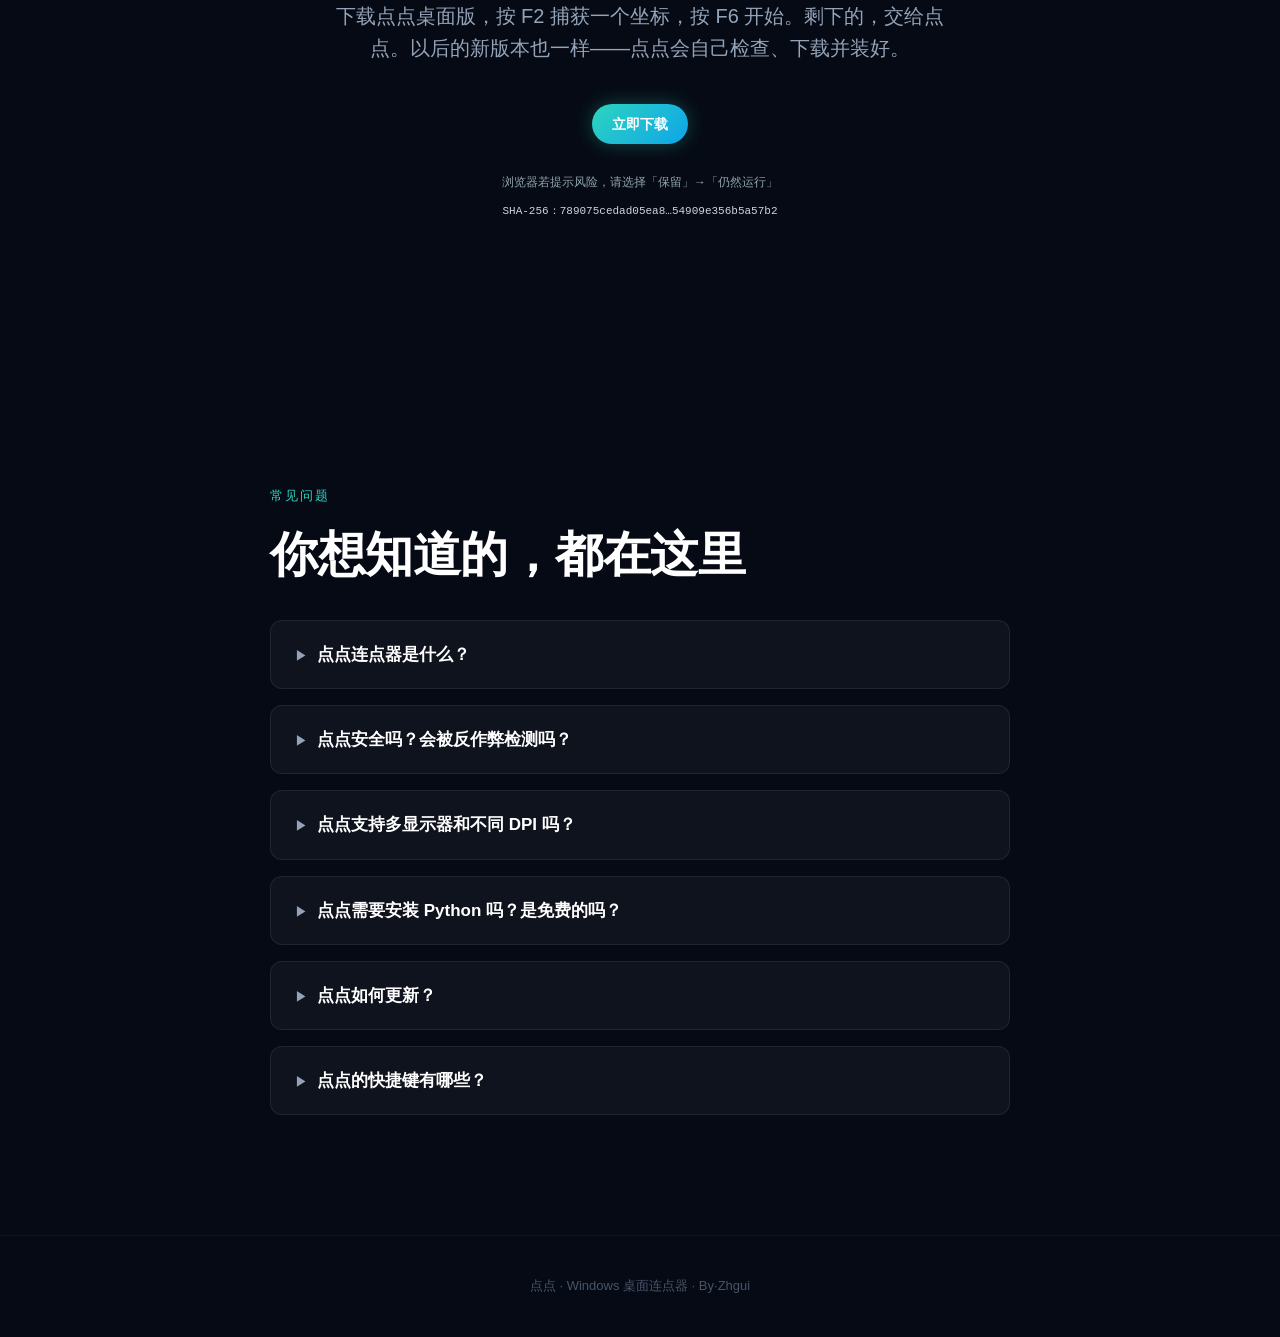
==== commit f53de6fa: "style: 提示行去掉句号并加大按钮区呼吸间距" ====
--- a/deploy/index.html
+++ b/deploy/index.html
@@ -292,7 +292,7 @@
   <div class="hero-cta">
     <a href="https://install.zhigui.icu/diandian/Diandian-Setup-1.1.0.exe" class="btn-primary" data-download>立即下载</a>
   </div>
-  <p class="dl-note">浏览器若提示风险，请选择「保留」→「仍然运行」。</p>
+  <p class="dl-note">浏览器若提示风险，请选择「保留」→「仍然运行」</p>
   <p class="dl-note dl-hash" id="dl-hash" hidden></p>
 </section>
 
--- a/deploy/assets/index.css
+++ b/deploy/assets/index.css
@@ -288,12 +288,12 @@
 .cta-section .lead { margin: 20px auto 0; }
 .cta-section .hero-cta { justify-content: center; }
 .dl-note {
-  margin: 12px auto 0;
+  margin: 28px auto 0;
   font-size: 12px;
-  line-height: 1.7;
+  line-height: 1.8;
   color: #8fa3ad;
 }
-.dl-note + .dl-note { margin-top: 5px; }
+.dl-note + .dl-note { margin-top: 8px; }
 .dl-hash {
   font-family: Consolas, monospace;
   font-size: 11px;
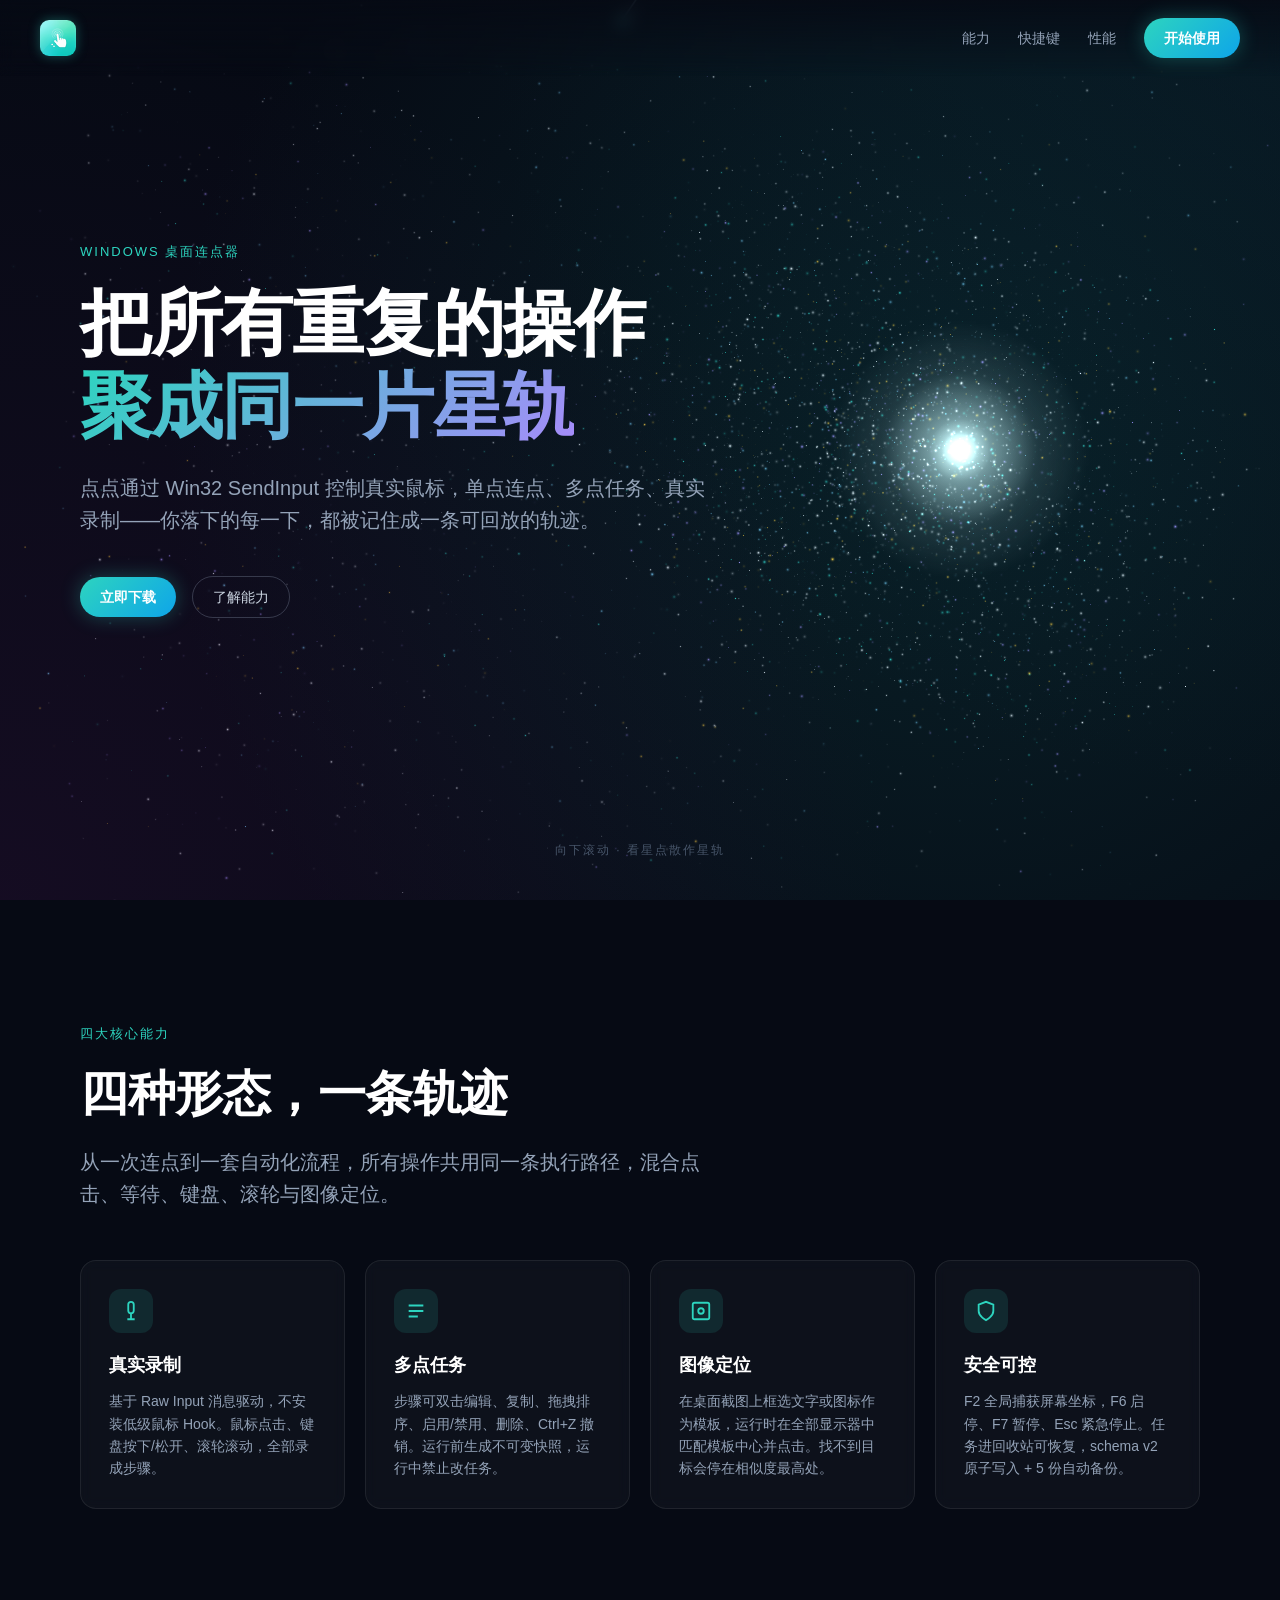
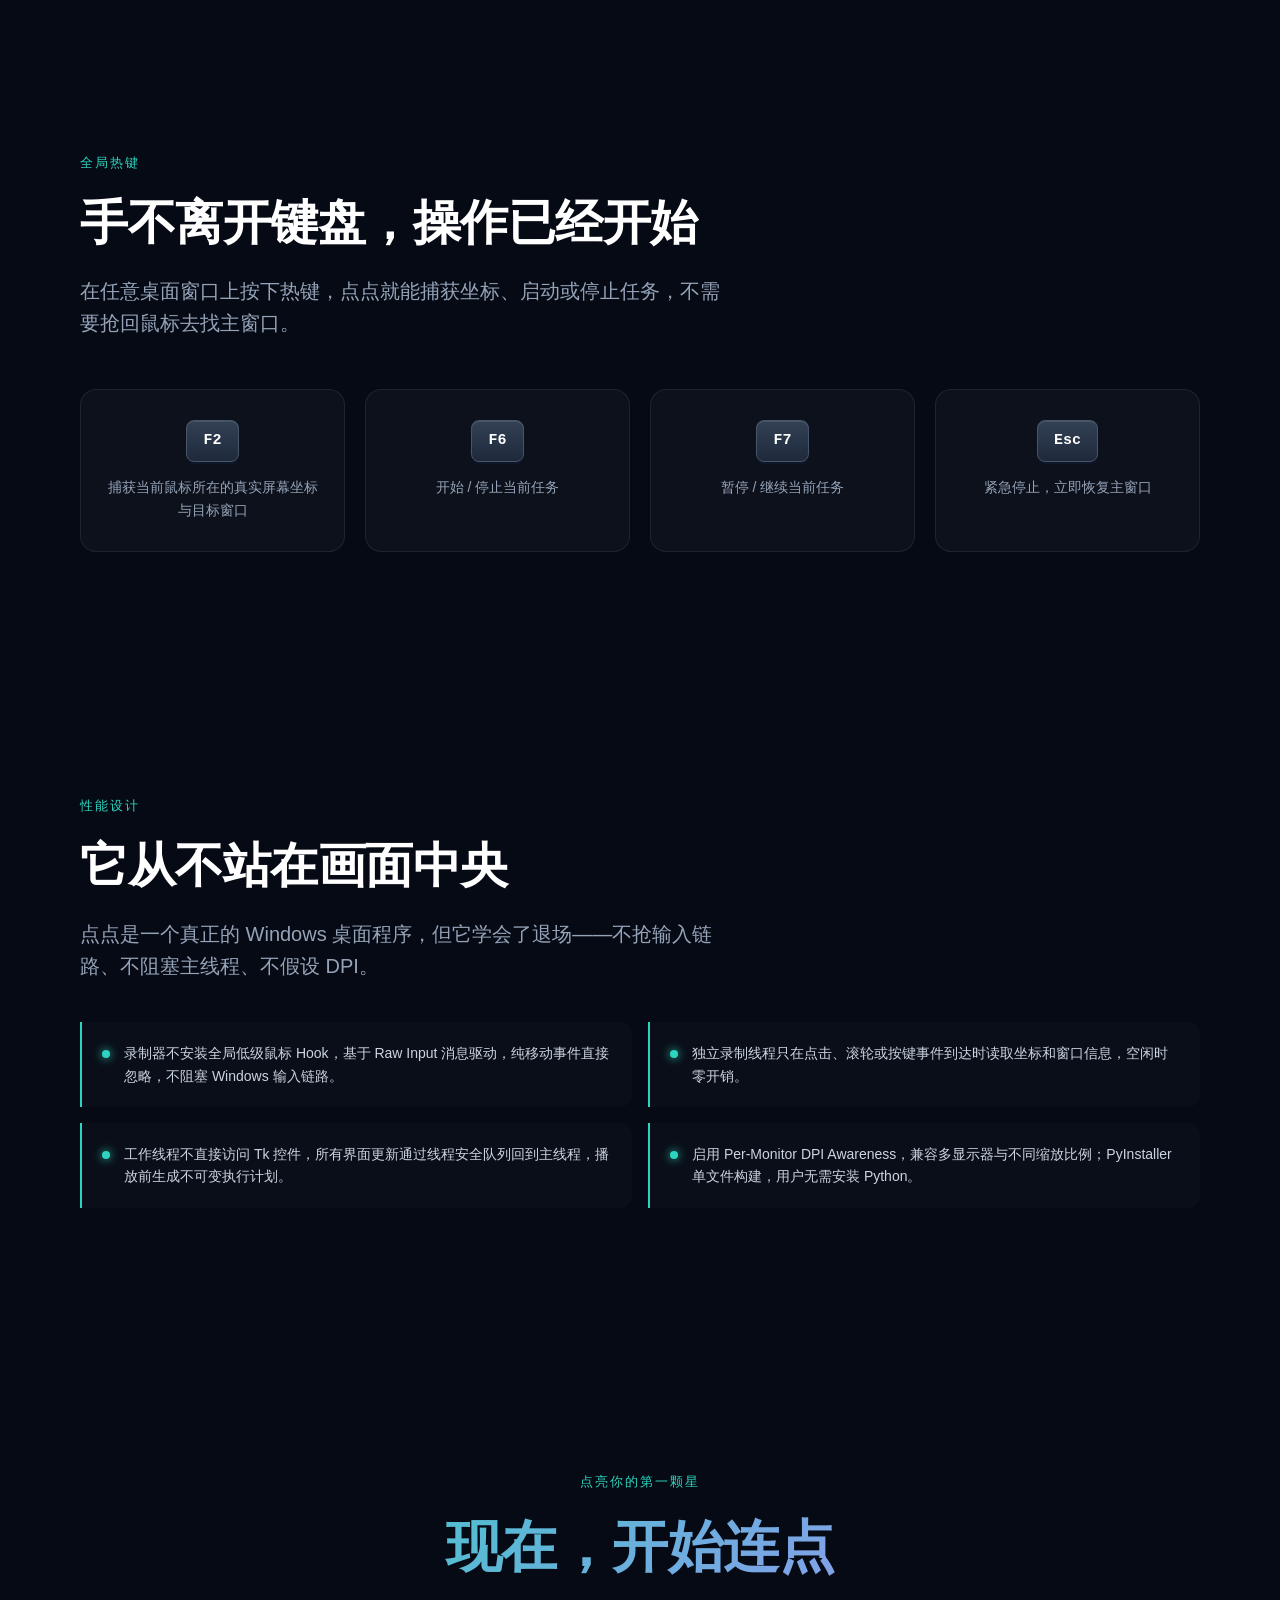
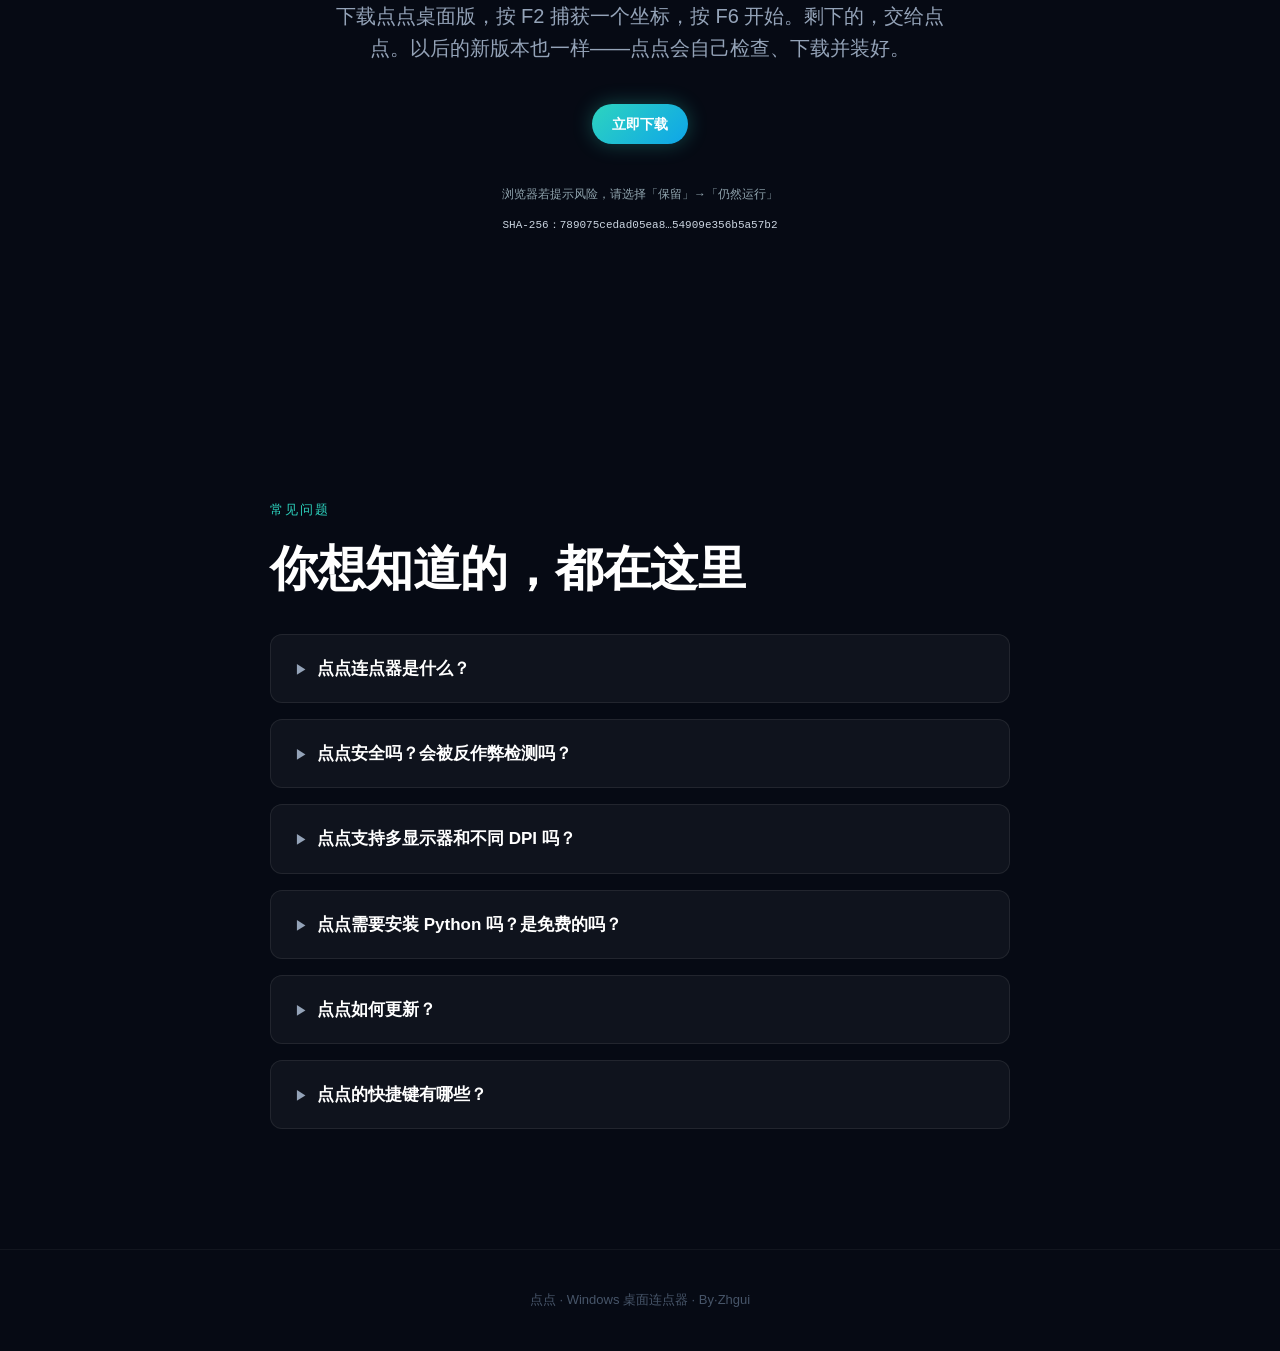
==== commit 06403583: "style: 按钮与提示区间距加大至 40px，CSS 链接加版本参数防缓存" ====
--- a/deploy/index.html
+++ b/deploy/index.html
@@ -164,7 +164,7 @@
 
 <link rel="canonical" href="https://dd.zhigui.icu/">
 <link rel="icon" href="data:image/svg+xml,%3Csvg xmlns='http://www.w3.org/2000/svg' viewBox='0 0 64 64'%3E<defs%3E%3ClinearGradient id='g' x1='0' y1='0' x2='1' y2='1'%3E%3Cstop offset='0' stop-color='%235eead4'/%3E%3Cstop offset='1' stop-color='%230d9488'/%3E%3C/linearGradient%3E%3C/defs%3E%3Crect width='64' height='64' rx='14' fill='url(%23g)'/%3E%3Ccircle cx='32' cy='26' r='4' fill='white'/%3E%3Ccircle cx='32' cy='26' r='7' fill='none' stroke='white' stroke-width='1' opacity='0.5'/%3E%3Ccircle cx='32' cy='26' r='10' fill='none' stroke='white' stroke-width='1' opacity='0.25'/%3E%3Cpath d='M31 32 L31 44 Q31 47 34 47 L44 47 Q47 47 47 44 L47 34 Q47 31 44 31 L37 31' fill='none' stroke='white' stroke-width='2.5' stroke-linecap='round'/%3E%3Ccircle cx='24' cy='48' r='2.5' fill='white'/%3E%3Ccircle cx='29' cy='53' r='2' fill='white' opacity='0.85'/%3E%3C/svg%3E">
-<link rel="stylesheet" href="assets/index.css">
+<link rel="stylesheet" href="assets/index.css?v=1.1.0">
 </head>
 <body>
 
--- a/deploy/assets/index.css
+++ b/deploy/assets/index.css
@@ -288,12 +288,12 @@
 .cta-section .lead { margin: 20px auto 0; }
 .cta-section .hero-cta { justify-content: center; }
 .dl-note {
-  margin: 28px auto 0;
+  margin: 40px auto 0;
   font-size: 12px;
   line-height: 1.8;
   color: #8fa3ad;
 }
-.dl-note + .dl-note { margin-top: 8px; }
+.dl-note + .dl-note { margin-top: 10px; }
 .dl-hash {
   font-family: Consolas, monospace;
   font-size: 11px;
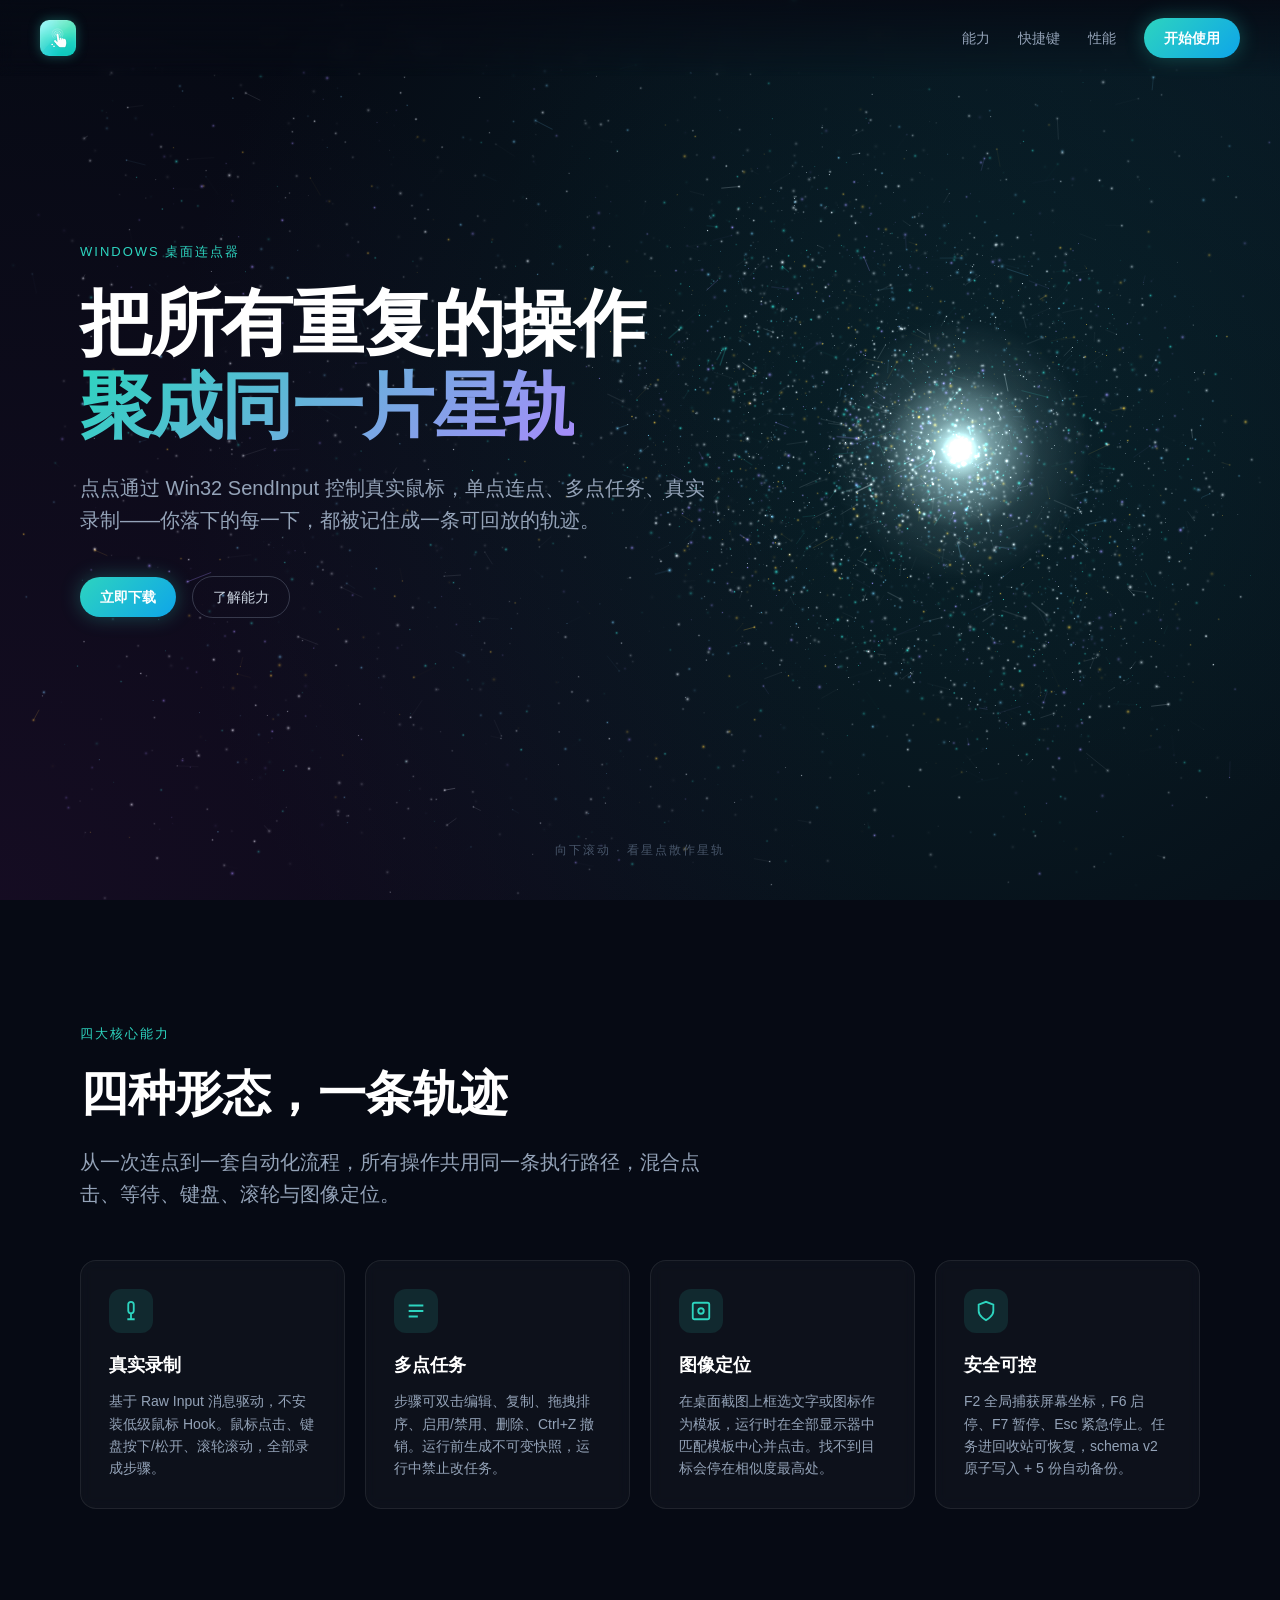
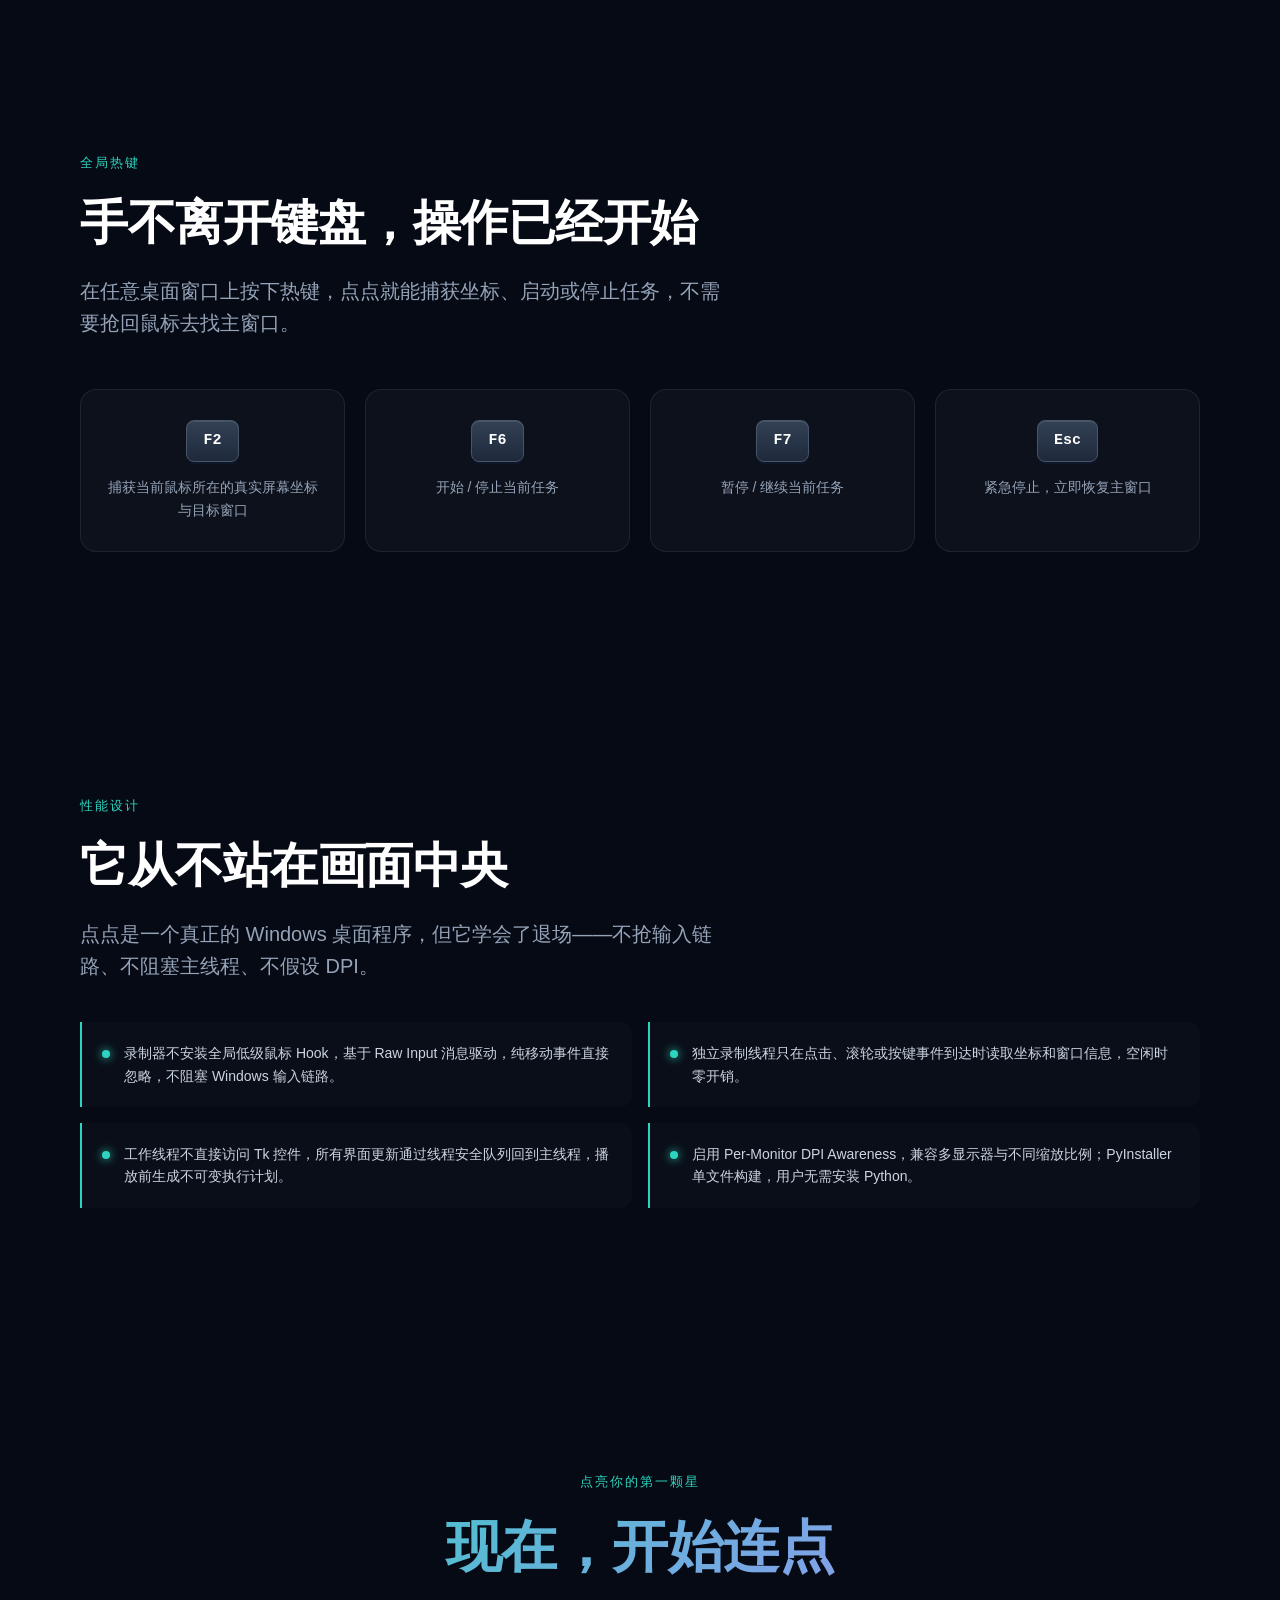
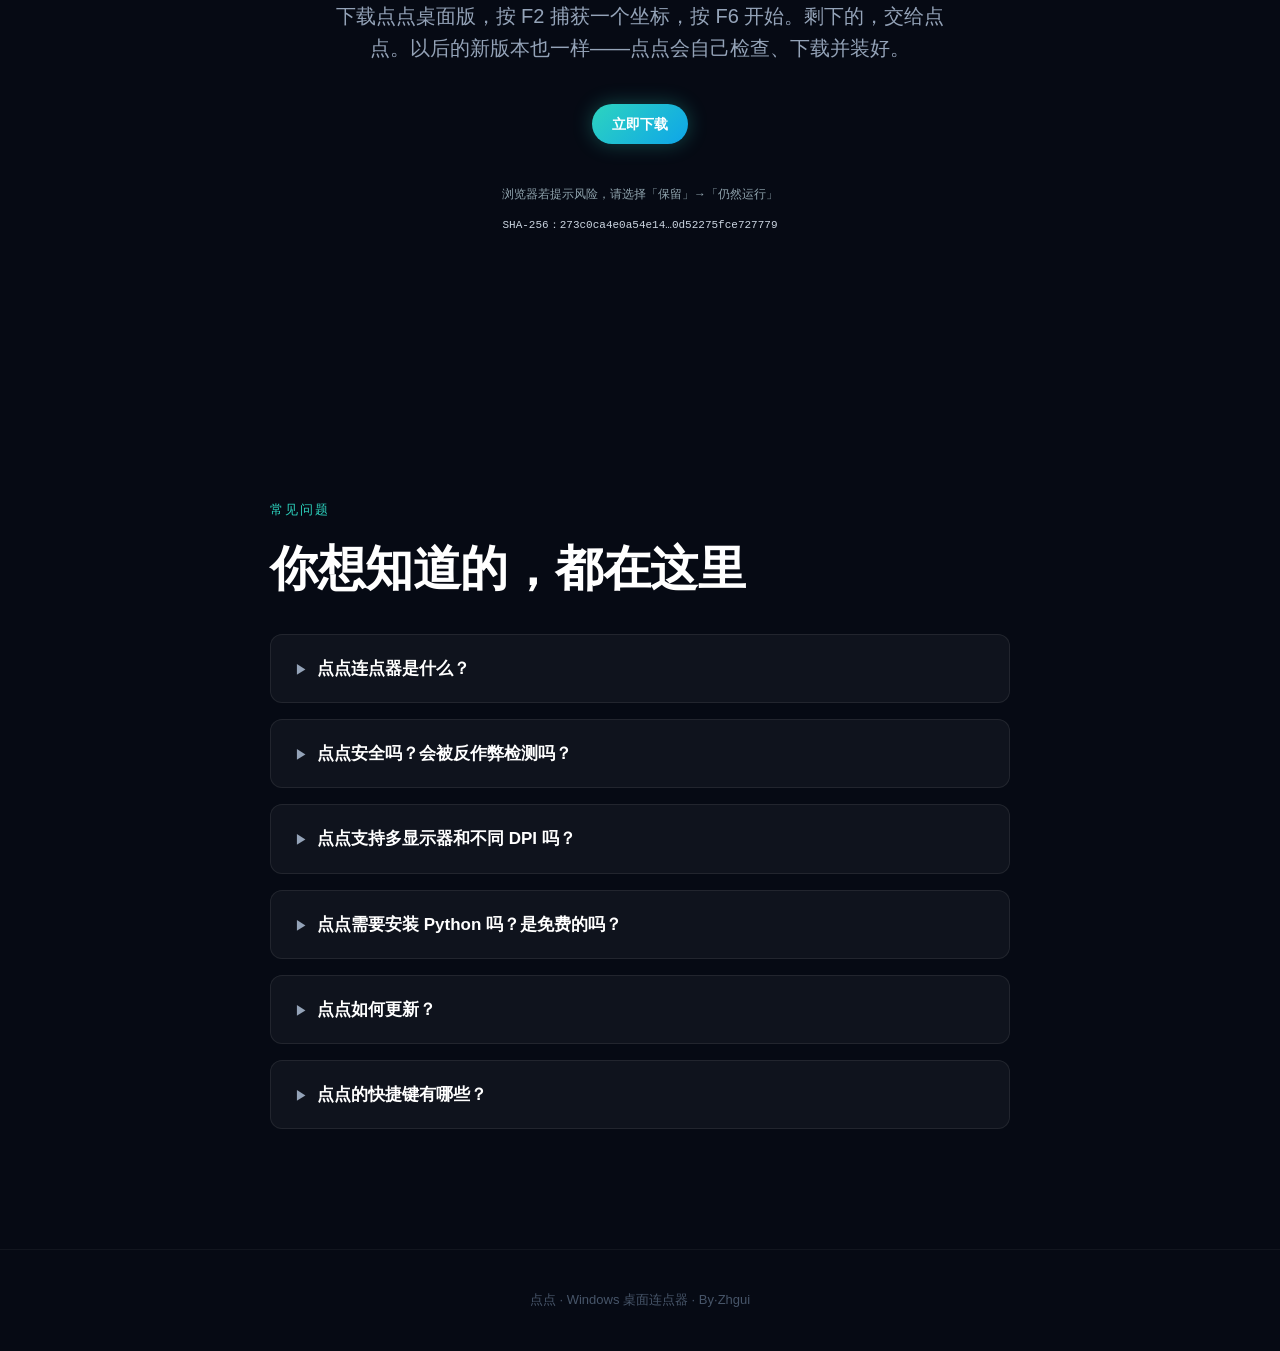
==== commit d7abf123: "deploy: 落地页动画与样式更新，静态资源缓存参数升至 v1.1.1" ====
--- a/deploy/index.html
+++ b/deploy/index.html
@@ -164,7 +164,7 @@
 
 <link rel="canonical" href="https://dd.zhigui.icu/">
 <link rel="icon" href="data:image/svg+xml,%3Csvg xmlns='http://www.w3.org/2000/svg' viewBox='0 0 64 64'%3E<defs%3E%3ClinearGradient id='g' x1='0' y1='0' x2='1' y2='1'%3E%3Cstop offset='0' stop-color='%235eead4'/%3E%3Cstop offset='1' stop-color='%230d9488'/%3E%3C/linearGradient%3E%3C/defs%3E%3Crect width='64' height='64' rx='14' fill='url(%23g)'/%3E%3Ccircle cx='32' cy='26' r='4' fill='white'/%3E%3Ccircle cx='32' cy='26' r='7' fill='none' stroke='white' stroke-width='1' opacity='0.5'/%3E%3Ccircle cx='32' cy='26' r='10' fill='none' stroke='white' stroke-width='1' opacity='0.25'/%3E%3Cpath d='M31 32 L31 44 Q31 47 34 47 L44 47 Q47 47 47 44 L47 34 Q47 31 44 31 L37 31' fill='none' stroke='white' stroke-width='2.5' stroke-linecap='round'/%3E%3Ccircle cx='24' cy='48' r='2.5' fill='white'/%3E%3Ccircle cx='29' cy='53' r='2' fill='white' opacity='0.85'/%3E%3C/svg%3E">
-<link rel="stylesheet" href="assets/index.css?v=1.1.0">
+<link rel="stylesheet" href="assets/index.css?v=1.1.1">
 </head>
 <body>
 
@@ -352,7 +352,7 @@
   点点 · Windows 桌面连点器 · By·Zhgui
 </footer>
 
-<script src="assets/galaxy.js"></script>
+<script src="assets/galaxy.js?v=1.1.1"></script>
 <script src="assets/reveal.js"></script>
 <script>
 /* 下载地址跟随 updates/latest.json：发版只需更新清单与安装包，落地页无需改版。
--- a/deploy/assets/index.css
+++ b/deploy/assets/index.css
@@ -139,6 +139,19 @@
   background-clip: text;
   -webkit-text-fill-color: transparent;
 }
+/* ===== Hero 入场：与星尘汇聚同步的错峰上浮 =====
+   backwards 让各元素在延迟期内保持首帧隐藏；scroll-hint 由下方自身规则覆盖 */
+.hero > * {
+  animation: rise-in 0.7s cubic-bezier(0.22, 0.61, 0.36, 1) backwards;
+}
+.hero > :nth-child(1) { animation-delay: 0.15s; }
+.hero > :nth-child(2) { animation-delay: 0.3s; }
+.hero > :nth-child(3) { animation-delay: 0.5s; }
+.hero > :nth-child(4) { animation-delay: 0.65s; }
+@keyframes rise-in {
+  from { opacity: 0; transform: translateY(18px); }
+  to { opacity: 1; transform: translateY(0); }
+}
 .hero-cta {
   margin-top: 40px;
   display: flex;
@@ -163,11 +176,18 @@
   color: #475569;
   font-size: 12px;
   letter-spacing: 2px;
-  animation: float 2.5s ease-in-out infinite;
+  /* 先随错峰节奏淡入上浮（保持水平居中），落幕再交给原有的上下浮动 */
+  animation:
+    hint-in 0.7s cubic-bezier(0.22, 0.61, 0.36, 1) 1.1s backwards,
+    float 2.5s ease-in-out 1.8s infinite;
 }
 @keyframes float {
   0%, 100% { transform: translate(-50%, 0); }
   50% { transform: translate(-50%, 8px); }
+}
+@keyframes hint-in {
+  from { opacity: 0; transform: translate(-50%, 10px); }
+  to { opacity: 1; transform: translate(-50%, 0); }
 }
 
 /* ===== 能力卡片 ===== */
@@ -391,9 +411,9 @@
   .keys-row { grid-template-columns: 1fr; }
 }
 
-/* 减少动态效果偏好：星系静态成形，内容直接呈现 */
+/* 减少动态效果偏好：星系静态成形、跳过开场汇聚，内容直接呈现 */
 @media (prefers-reduced-motion: reduce) {
   html { scroll-behavior: auto; }
   .reveal { opacity: 1; transform: none; transition: none; }
-  .scroll-hint { animation: none; }
-}
+  .hero > * { animation: none; }
+}
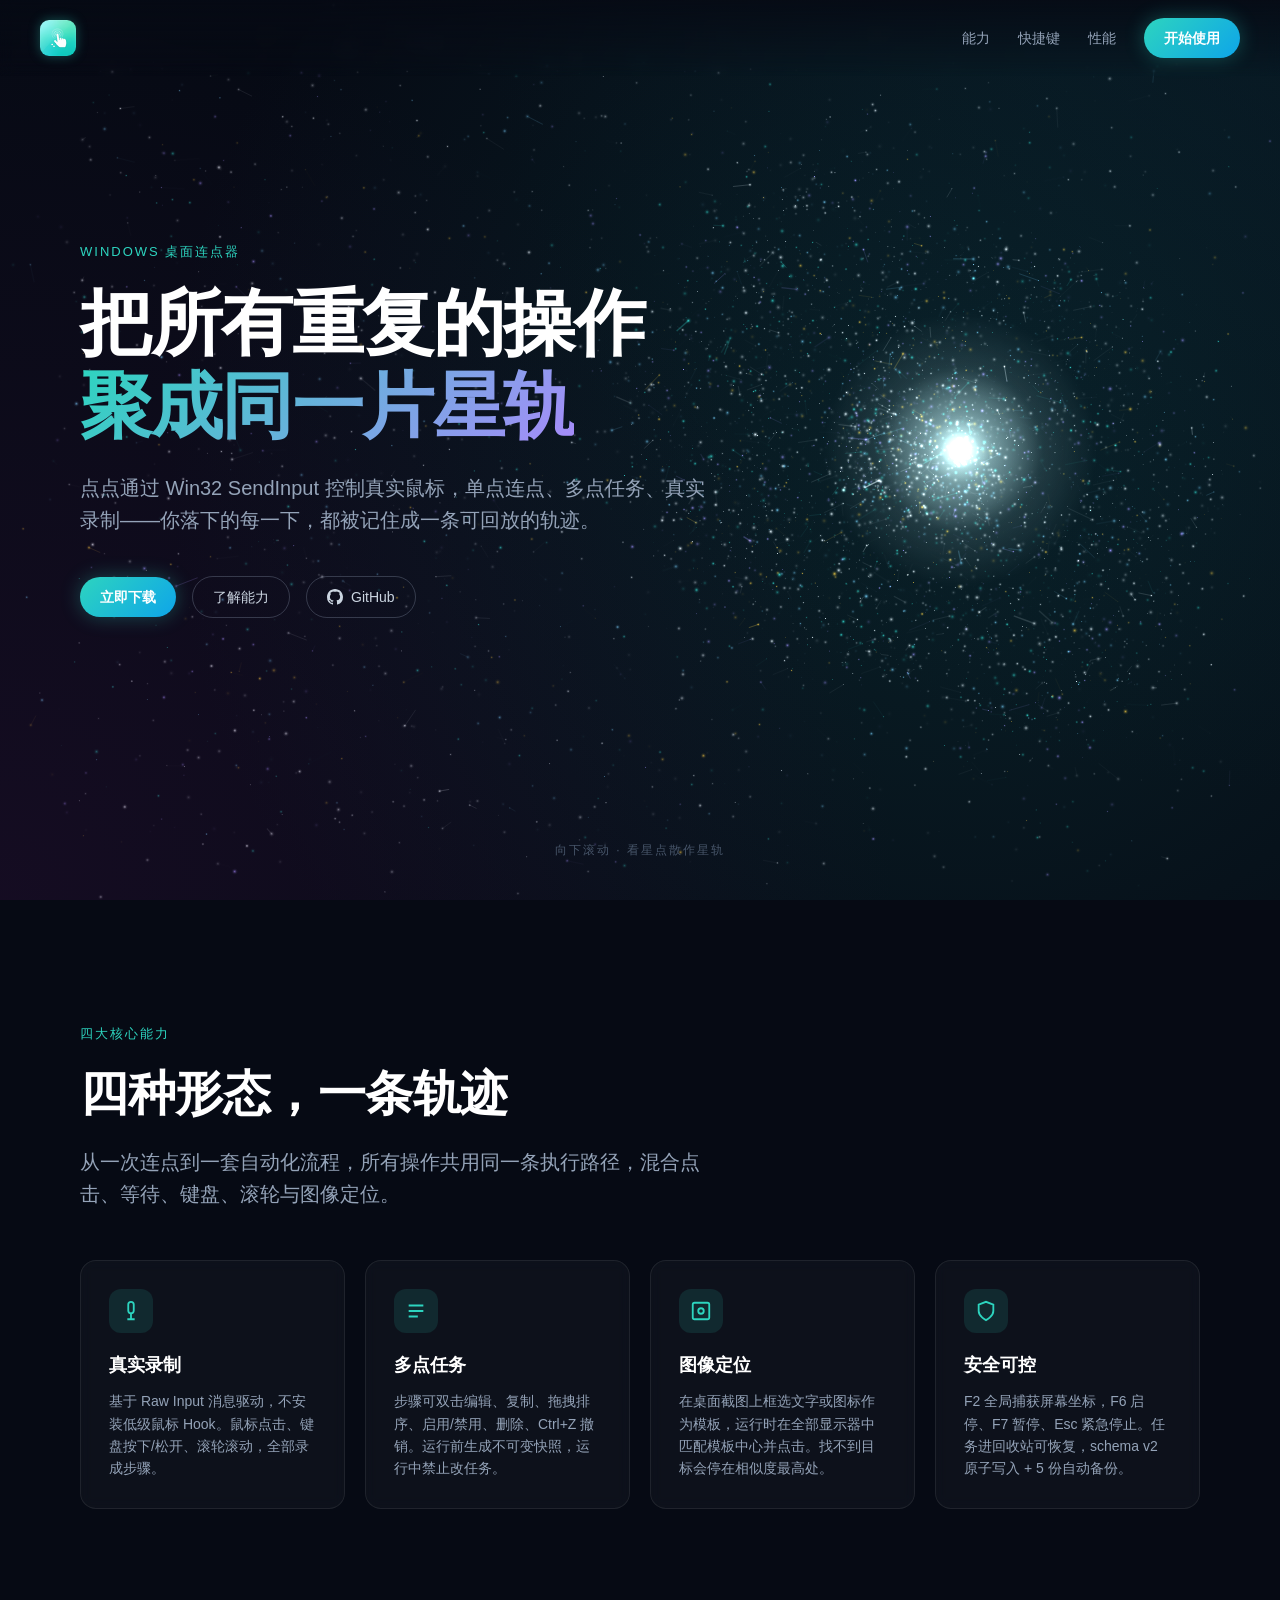
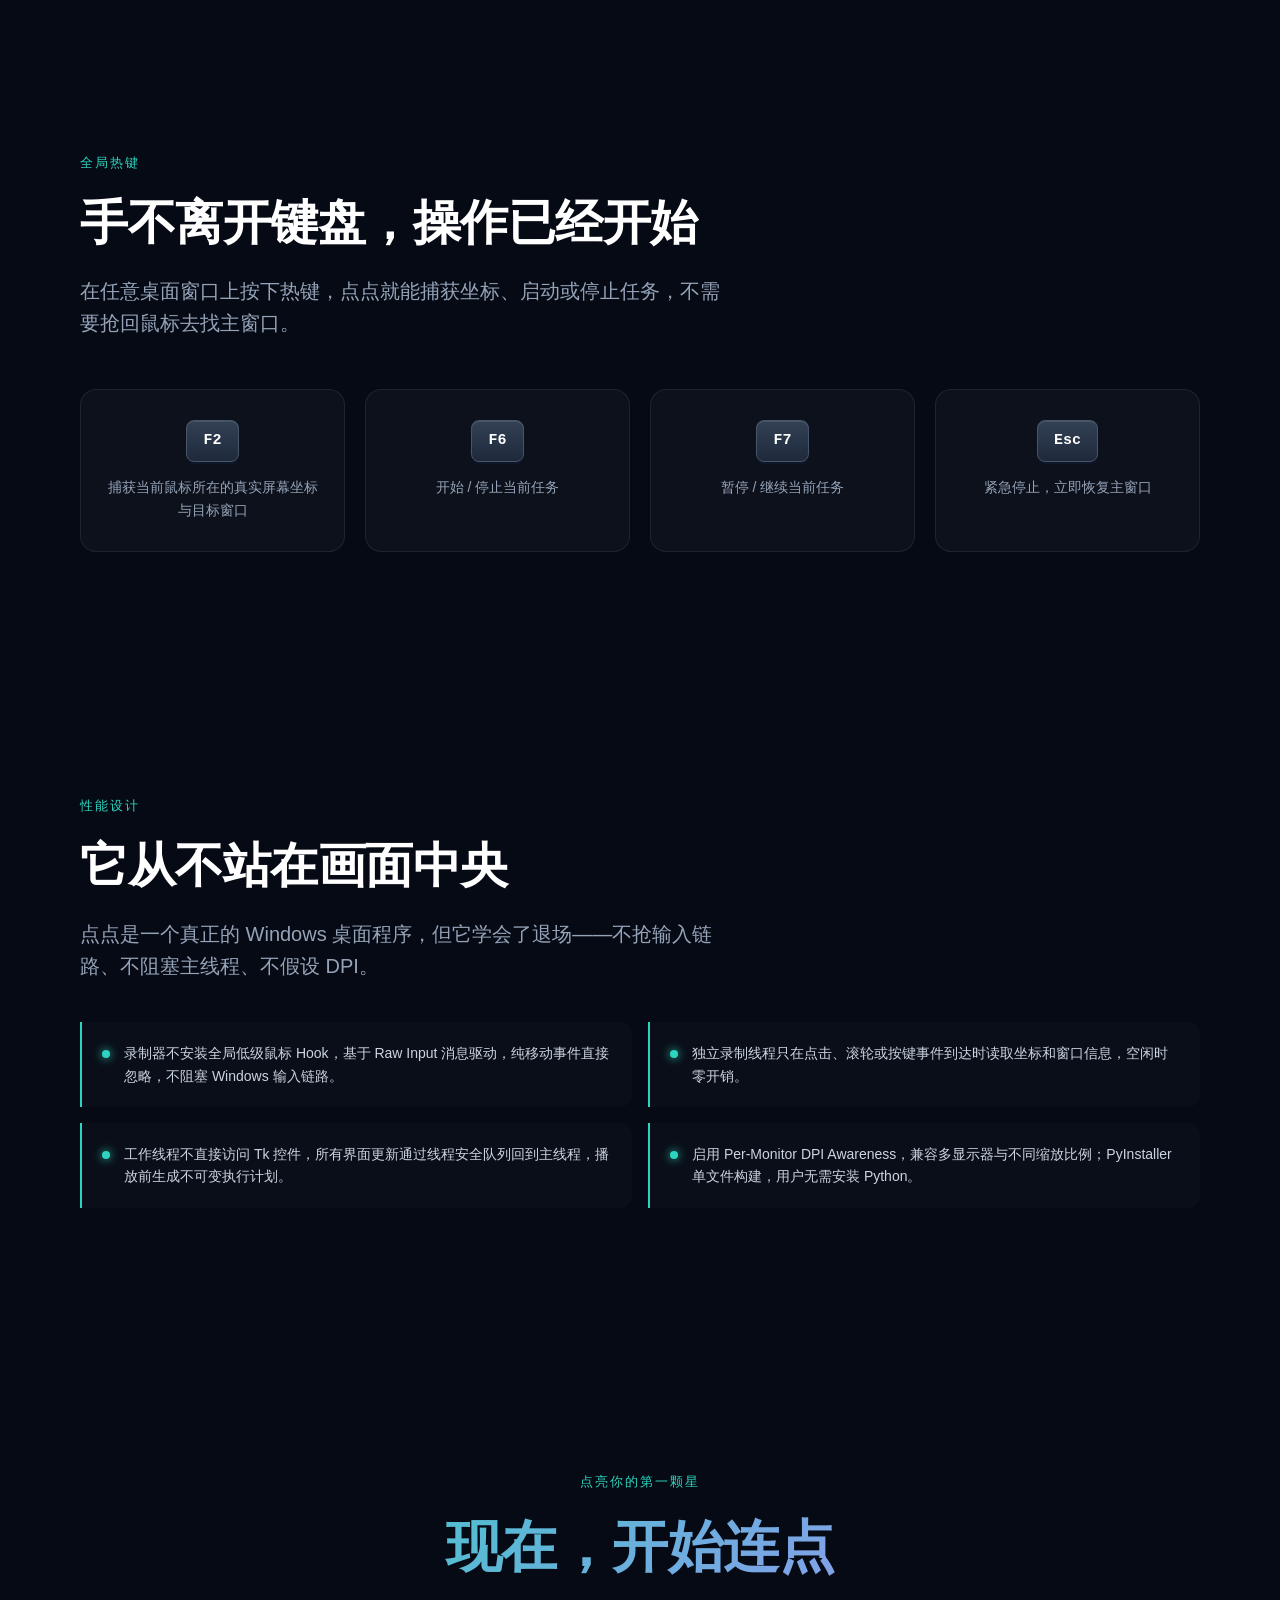
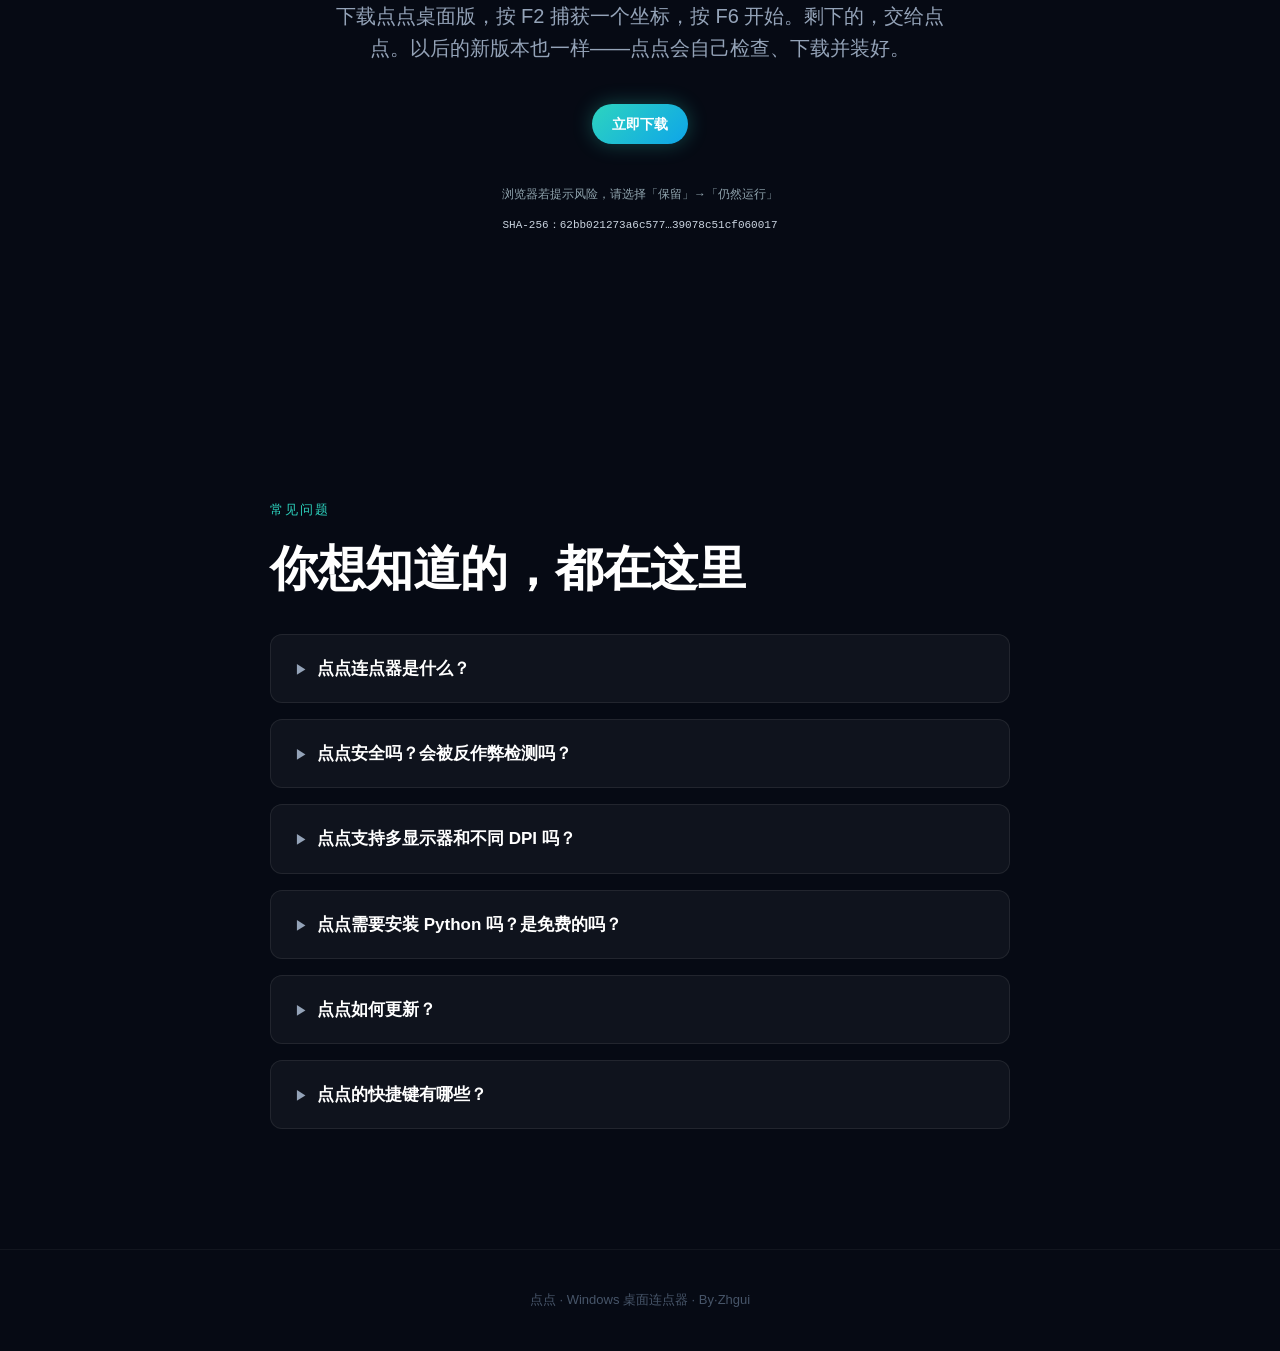
==== commit 904ba267: "feat: 落地页首屏新增 GitHub 开源入口，与主按钮同行对齐、窄屏自动换行" ====
--- a/deploy/index.html
+++ b/deploy/index.html
@@ -164,7 +164,7 @@
 
 <link rel="canonical" href="https://dd.zhigui.icu/">
 <link rel="icon" href="data:image/svg+xml,%3Csvg xmlns='http://www.w3.org/2000/svg' viewBox='0 0 64 64'%3E<defs%3E%3ClinearGradient id='g' x1='0' y1='0' x2='1' y2='1'%3E%3Cstop offset='0' stop-color='%235eead4'/%3E%3Cstop offset='1' stop-color='%230d9488'/%3E%3C/linearGradient%3E%3C/defs%3E%3Crect width='64' height='64' rx='14' fill='url(%23g)'/%3E%3Ccircle cx='32' cy='26' r='4' fill='white'/%3E%3Ccircle cx='32' cy='26' r='7' fill='none' stroke='white' stroke-width='1' opacity='0.5'/%3E%3Ccircle cx='32' cy='26' r='10' fill='none' stroke='white' stroke-width='1' opacity='0.25'/%3E%3Cpath d='M31 32 L31 44 Q31 47 34 47 L44 47 Q47 47 47 44 L47 34 Q47 31 44 31 L37 31' fill='none' stroke='white' stroke-width='2.5' stroke-linecap='round'/%3E%3Ccircle cx='24' cy='48' r='2.5' fill='white'/%3E%3Ccircle cx='29' cy='53' r='2' fill='white' opacity='0.85'/%3E%3C/svg%3E">
-<link rel="stylesheet" href="assets/index.css?v=1.1.1">
+<link rel="stylesheet" href="assets/index.css?v=1.2.1">
 </head>
 <body>
 
@@ -190,6 +190,10 @@
   <div class="hero-cta">
     <a href="#cta" class="btn-primary">立即下载</a>
     <a href="#features" class="btn-ghost">了解能力</a>
+    <a href="https://github.com/le1212/zhgui_diandian" class="btn-ghost btn-github" target="_blank" rel="noopener noreferrer" title="查看点点开源仓库">
+      <svg width="16" height="16" viewBox="0 0 16 16" fill="currentColor" fill-rule="evenodd" aria-hidden="true"><path d="M8 0c4.42 0 8 3.58 8 8a8.013 8.013 0 0 1-5.45 7.59c-.4.08-.55-.17-.55-.38 0-.27.01-1.13.01-2.2 0-.75-.25-1.23-.54-1.48 1.78-.2 3.65-.88 3.65-3.95 0-.88-.31-1.59-.82-2.15.08-.2.36-1.02-.08-2.12 0 0-.67-.22-2.2-.82-.7.2-1.4.27-2 .27-.67 0-1.3-.07-2-.27-1.53.6-2.2.82-2.2.82-.44 1.1-.16 1.92-.08 2.12-.51.56-.82 1.28-.82 2.15 0 3.06 1.86 3.75 3.64 3.95-.23.2-.44.55-.51 1.07-.46.21-1.61.55-2.33-.66-.15-.24-.6-.83-1.23-.82-.67.01-.27.38.01.53.34.19.73.55.82 1.13.16.45.68 1.31 2.69.94 0 .67.01 1.3.01 1.49 0 .21-.15.45-.55.38A7.995 7.995 0 0 1 0 8c0-4.42 3.58-8 8-8Z"/></svg>
+      GitHub
+    </a>
   </div>
   <div class="scroll-hint">向下滚动 · 看星点散作星轨</div>
 </section>
--- a/deploy/assets/index.css
+++ b/deploy/assets/index.css
@@ -157,6 +157,8 @@
   display: flex;
   gap: 16px;
   align-items: center;
+  /* 窄屏放不下三颗按钮时整行换行，而不是压缩或溢出视口 */
+  flex-wrap: wrap;
 }
 .btn-ghost {
   padding: 9px 20px;
@@ -168,6 +170,13 @@
   transition: border-color 0.2s, color 0.2s;
 }
 .btn-ghost:hover { border-color: #2dd4bf; color: #2dd4bf; }
+/* GitHub 开源入口：与 ghost 按钮同视觉语言，图标与文字同行垂直居中 */
+.btn-github {
+  display: inline-flex;
+  align-items: center;
+  gap: 8px;
+}
+.btn-github svg { flex-shrink: 0; }
 .scroll-hint {
   position: absolute;
   bottom: 40px;
